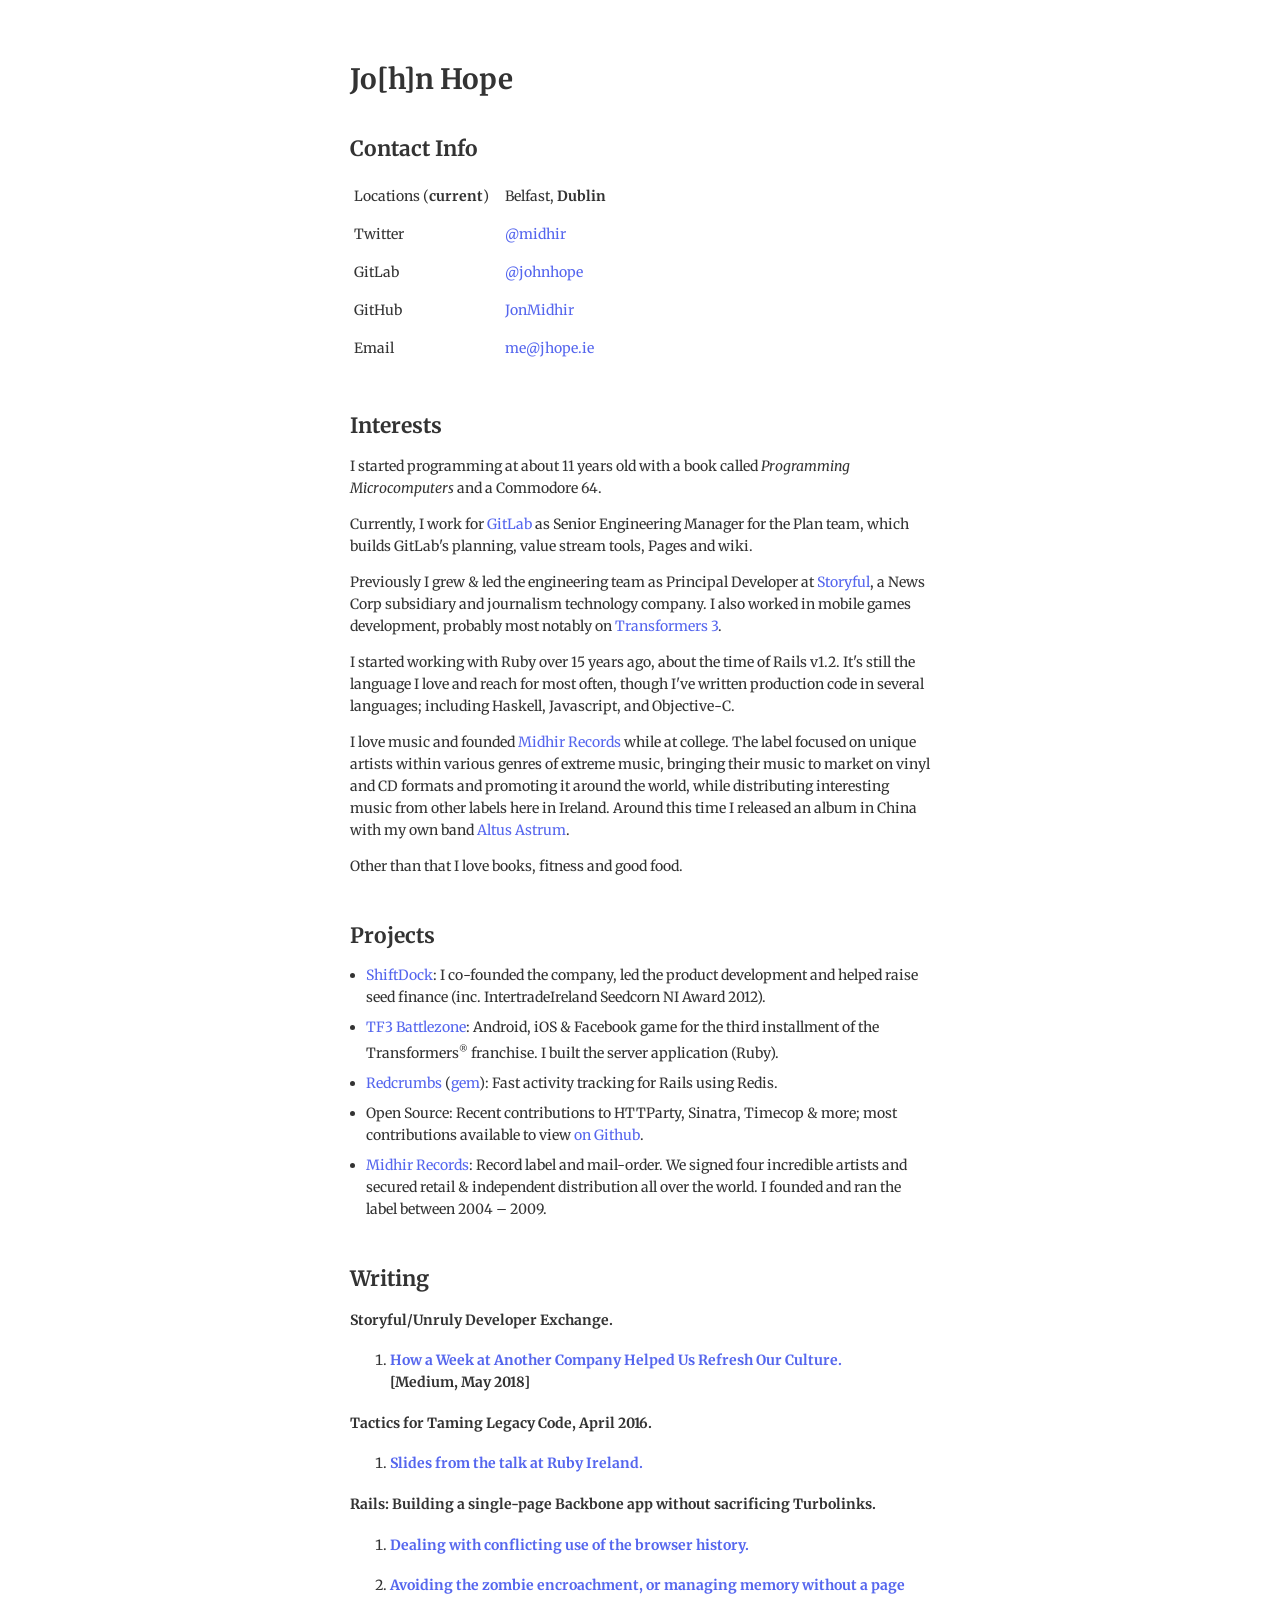
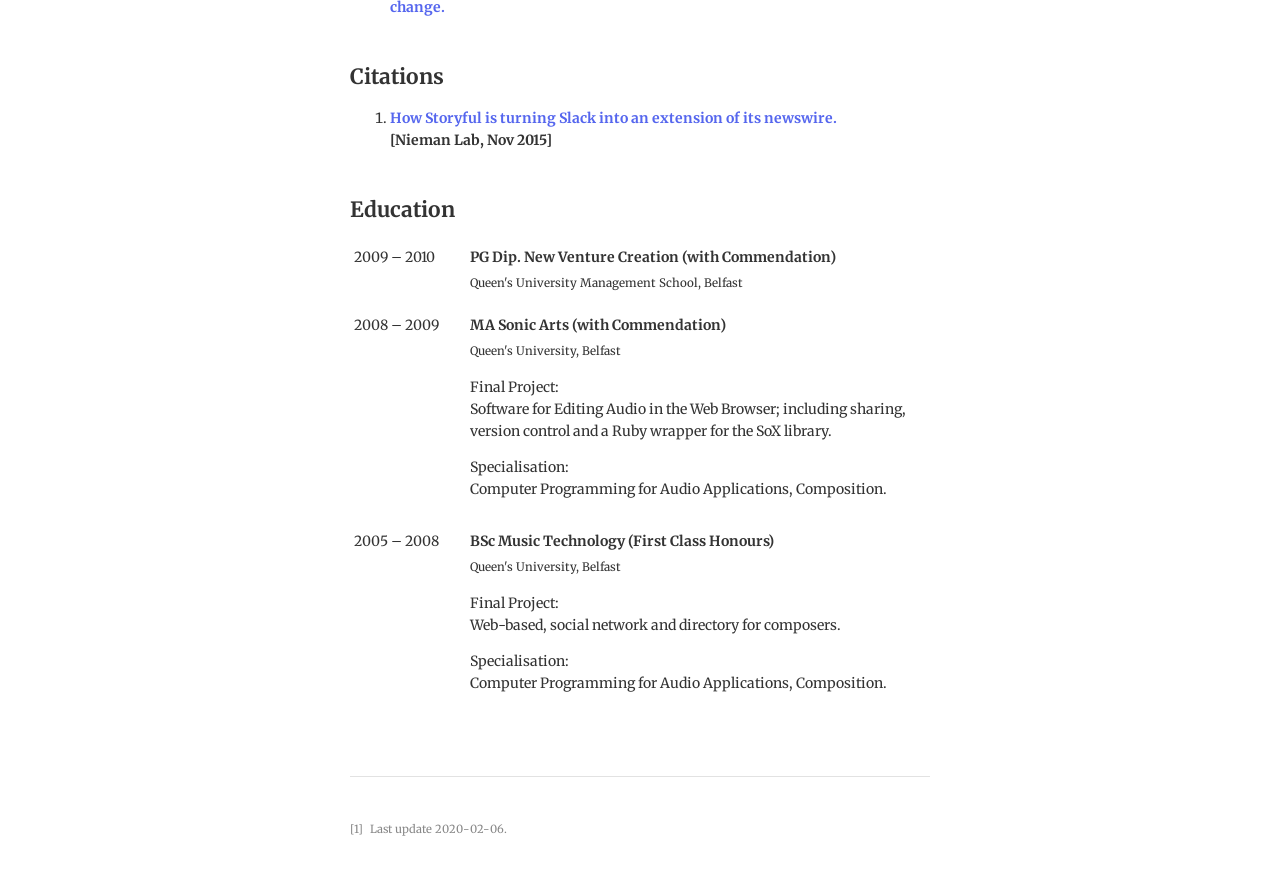
==== index.html @ 9a73d1f7 "It's over 15 years now. How did that happen." ====
<!DOCTYPE html>
<html lang='en'>
  <head>
    <title>John Hope's Homepage</title>
    <meta http-equiv="Content-Type"
 content="text/html; charset=utf-8">
    <meta name="viewport" content="width=device-width">

    <meta name="description" content="Irish full-stack developer.">

    <!-- Google plus attribution -->
    <link rel="author" href="https://plus.google.com/112107135429377512050"/>

    <!-- Open graph attribution (esp. Facebook) -->
    <meta property="og:title" content="Jo[h]n Hope"/>
    <meta property="og:type" content="website"/>
    <meta property="og:image" content="https://s3.amazonaws.com/jhope.ie/images/me.jpg"/>
    <meta property="og:url" content="http://jhope.ie"/>
    <meta property="og:description" content="Irish full-stack developer."/>
    <meta property="fb:admins" content="john.m.hope"/>

    <!-- Twitter cards -->
    <meta name="twitter:card" content="summary">
    <meta name="twitter:url" content="http://jhope.ie">
    <meta name="twitter:title" content="Jo[h]n Hope">
    <meta name="twitter:description" content="Irish full-stack developer.">
    <meta name="twitter:image" content="https://s3.amazonaws.com/jhope.ie/images/me.jpg">

    <link href='stylesheets/main.css' rel='stylesheet' type='text/css' media='all'>

    <!--[if lt IE 9]>
      <script src="scripts/html5shiv.min.js"></script>
    <![endif]-->

    <!-- GA -->
    <script>
      var isFileLoaded = !!window.location.origin && window.location.origin === 'file://'
      if (!isFileLoaded) {
        (function(i,s,o,g,r,a,m){i['GoogleAnalyticsObject']=r;i[r]=i[r]||function(){
        (i[r].q=i[r].q||[]).push(arguments)},i[r].l=1*new Date();a=s.createElement(o),
        m=s.getElementsByTagName(o)[0];a.async=1;a.src=g;m.parentNode.insertBefore(a,m)
        })(window,document,'script','//www.google-analytics.com/analytics.js','ga');

        ga('create', 'UA-53162391-1', 'auto');
        ga('send', 'pageview');
        }
    </script>
  </head>
  <body>
    <main>
      <h1>Jo[h]n Hope</h1>

      <!-- Contact info -->
      <section>
        <h2>Contact Info</h2>
        <table>
          <tr>
            <td>Locations (<strong>current</strong>)</td><td>Belfast, <strong>Dublin</strong></td>
          </tr>
          <tr>
            <td>
              Twitter
            </td>
            <td>
              <a href="https://twitter.com/midhir">@midhir</a>
            </td>
          </tr>
          <tr>
            <td>
              GitLab
            </td>
            <td>
              <a href="https://gitlab.com/johnhope">@johnhope</a>
            </td>
          </tr>
          <tr>
          <tr>
            <td>
              GitHub
            </td>
            <td>
              <a href="https://github.com/jonmidhir">JonMidhir</a>
            </td>
          </tr>
          <tr>
            <td>
              Email
            </td>
            <td>
              <a href="mailto:me@jhope.ie">me@jhope.ie</a>
            </td>
          </tr>
        </table>
      </section>

      <!-- Interests -->
      <section>
        <h2>Interests</h2>
        <p>
          I started programming at about 11 years old with a book called 
          <em>Programming Microcomputers</em> and a Commodore 64.
        </p>
        <p>
          Currently, I work for <a href='https://gitlab.com'>GitLab</a> as Senior Engineering 
          Manager for the Plan team, which builds GitLab's planning, value stream tools,
          Pages and wiki.
        </p>
        <p>
          Previously I grew &amp; led the engineering team as Principal Developer at 
          <a href='https://storyful.com'>Storyful</a>, a News Corp subsidiary 
          and journalism technology company. I also worked in mobile games
          development, probably most notably on 
          <a href='https://tf3-battle-zone.en.aptoide.com/'>Transformers 3</a>.
        </p>
        <p>
          I started working with Ruby over 15 years ago, about the time of
          Rails v1.2. It's still the language I love and reach for most often, though
          I've written production code in several languages; including Haskell,
          Javascript, and Objective-C.
        </p>
        <p>
          I love music and founded <a href='http://www.midhirrecords.com'>Midhir Records</a>
          while at college. The label focused on unique artists within various genres
          of extreme music, bringing their music to market on vinyl and CD formats
          and promoting it around the world, while distributing interesting music 
          from other labels here in Ireland. Around this time I released an album
          in China with my own band 
          <a href='https://www.metal-archives.com/albums/Altus_Astrum/Antediluvian/286972'>Altus Astrum</a>.
        </p>
        <p>
          Other than that I love books, fitness and good food.
        </p>
      </section>

      <!-- Projects -->
      <section>
        <h2>Projects</h2>
        <ul>
          <li>
            <a href="https://shiftdock.com">ShiftDock</a>: I co-founded the 
            company, led the product
            development and helped raise seed finance (inc. IntertradeIreland
            Seedcorn NI Award 2012).
          </li>
          <li>
            <a href="https://tf3-battle-zone.en.aptoide.com/">TF3 Battlezone</a>: Android, iOS &amp; Facebook game for the third installment of the Transformers<sup>&reg;</sup> franchise. I built the server application (Ruby).
          </li>
          <li>
            <a href="https://github.com/JonMidhir/Redcrumbs">Redcrumbs</a> (<a href="https://rubygems.org/gems/redcrumbs">gem</a>): Fast activity tracking for Rails using Redis.
          </li>
          <li>
            Open Source: Recent contributions to HTTParty, Sinatra, Timecop &amp;
            more; most contributions available to view
            <a
              href='https://github.com/pulls?q=is%3Apr+archived%3Afalse+is%3Apublic+author%3AJonMidhir+is%3Aclosed'>
              on Github</a>.
          </li>
          <li>
            <a href="http://midhirrecords.com">Midhir Records</a>: Record label and mail&hyphen;order. We signed four incredible artists and secured retail &amp; independent distribution all over the world. I founded and ran the label between 2004 &ndash; 2009.
          </li>
        </ul>
      </section>

      <!-- Writing -->
      <section>
        <h2>Writing</h2>
        <h4>
          Storyful/Unruly Developer Exchange.
        </h4>
        <ol>
          <li>
            <h4>
              <a href="https://medium.com/storyful-engineering/developer-exchange-how-a-week-at-another-company-helped-us-refresh-our-culture-f4f8c548eded">
                How a Week at Another Company Helped Us Refresh Our Culture.
              </a><br />
              [Medium, May 2018]
            </h4>
          </li>
        </ol>
        <h4>
          Tactics for Taming Legacy Code, April 2016.
        </h4>
        <ol>
          <li>
            <h4>
              <a href="http://www.jhope.ie/assets/Tactics_for_Taming_Legacy_Code.pdf">
                Slides from the talk at Ruby Ireland.
              </a>
            </h4>
          </li>
        </ol>
        <h4>
          Rails: Building a single&hyphen;page Backbone app without sacrificing Turbolinks.
        </h4>
        <ol>
          <li>
            <a href="https://medium.com/@midhir/3e22841cf834">
              <h4>
                Dealing with conflicting use of the browser history.
              </h4>
            </a>
          </li>
          <li>
            <a href="https://medium.com/p/edf4849ddb73">
              <h4>
                Avoiding the zombie encroachment, or managing memory without a page change.
              </h4>
            </a>
          </li>
        </ol>
      </section>

      <!-- Citations -->
      <section>
        <h2>Citations</h2>
        <ol>
          <li>
            <h4>
              <a href="http://www.niemanlab.org/2015/11/how-storyful-is-turning-slack-into-an-extension-of-its-newswire/">
                How Storyful is turning Slack into an extension of its newswire.<br />
              </a>
              [Nieman Lab, Nov 2015]
            </h4>
          </li>
        </ol>
      </section>

      <!-- Ed-you-kay-shun -->
      <section>
        <h2>Education</h2>
        <table>
          <tr>
            <td>
              <span class='hidden-sm'>2009 &ndash; </span>2010
            </td>
            <td>
              <h4>
                PG Dip. New Venture Creation (with Commendation)
              </h4>
              <h5>Queen's University Management School, Belfast</h5>
            </td>
          </tr>
          <tr>
            <td>
              <span class='hidden-sm'>2008 &ndash; </span>2009
            </td>
            <td>
              <h4>
                MA Sonic Arts (with Commendation)
              </h4>
              <h5>Queen's University, Belfast</h5>
              <p>
                Final Project:<br />
                Software for Editing Audio in the Web Browser; including sharing, version control and a Ruby wrapper for the SoX library.
              </p>
              <p>
                Specialisation:<br />
                Computer Programming for Audio Applications, Composition.
              </p>
            </td>
          </tr>
          <tr>
            <td>
              <span class='hidden-sm'>2005 &ndash; </span>2008
            </td>
            <td>
              <h4>
                BSc Music Technology (First Class Honours)
              </h4>
              <h5>Queen's University, Belfast</h5>
              <p>
                Final Project:<br />
                Web&hyphen;based, social network and directory for composers.
              </p>
              <p>
                Specialisation: <br />
                Computer Programming for Audio Applications, Composition.
              </p>
            </td>
          </tr>
        </table>
      </section>
    </main>
    <footer>
      <ul>
        <li class='first'>
          Last update 2020-02-06.
        </li>
      </ul>
    </footer>
  </body>
</html>
---- stylesheets/main.css ----
@import url(http://fonts.googleapis.com/css?family=Merriweather:400,700);

body {
	font-family: 'Merriweather', serif;
  background: white;
  font-size: 14px;
  line-height: 22px;
  color: #333;
}

a {
  text-decoration: none;
  color: #56e;
}

a:hover {
  text-decoration: underline;
}

main {
  width: 580px;
  padding: 60px 0px;
  margin: 0 auto;
}

@media (max-width: 640px) {
  main {
    width: 90%;
    padding: 60px 0;
  }
}

main > h1 {
  margin-top: 0;
}

section {
  margin-top: 48px;
}

sup {
  font-size: 0.6em;
}

table {
  border-collapse: collapse;
  font-size: 14px;
}

table tr {
  padding: 0;
  margin: 0;
}

table tr td {
  padding: 8px 4px;
  margin: 0;
  vertical-align: top;
}

table tr > td { 
  min-width: 100px;
  padding-right: 12px;
}

@media (max-width: 640px) {
  table tr > td { 
    min-width: inherit;
    padding-right: 12px;
  }

  table tr > td .hidden-sm {
    display: none;
  }
}

table tr td h4, table tr td h5 {
  margin: 0 0 4px 0;
}

table tr td h5 {font-weight: normal;}

ul {
  padding-left: 16px;
}

ul li {
  margin: 8px 0;
}

footer {
  border-top: 1px #e2e2e2 solid;
  font-size: 0.8em;
  color: #888;
  width: 580px;
  padding: 30px 0px;
  margin: 0 auto;
}

@media (max-width: 640px) {
  footer {
    width: 90%;
    padding: 45px 0;
    font-size: 0.7em;
  }
}

footer a {
  color: #aaa;
}

footer a:hover {
  color: #888;
}

footer ul {
    list-style: none;
    margin-left: 0;
    padding-left: 20px;
    text-indent: -20px;
}

footer li:before {
    display: block;
    float: left;
    width: 20px;
    color: #888;
}

footer li.first:before {
  content: "[1]";
}

footer li.second:before {
  content: "[2]";
}
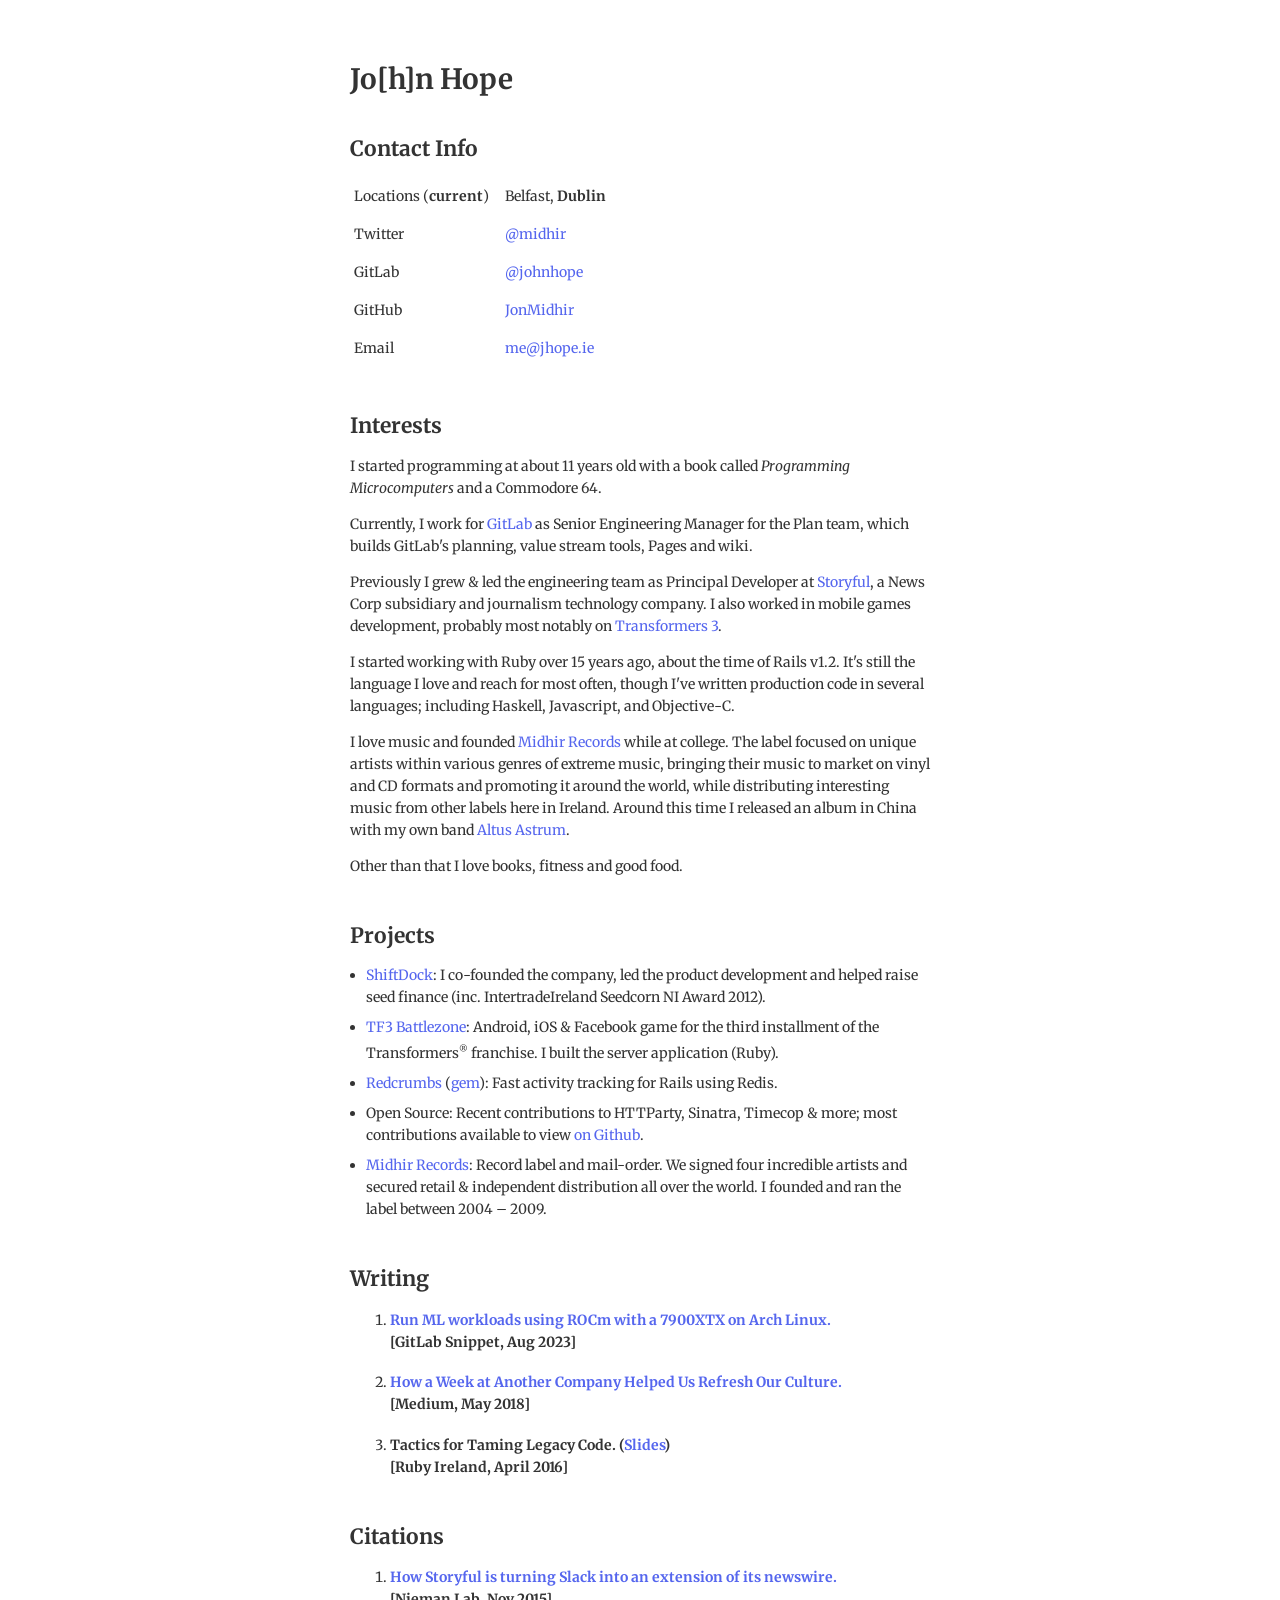
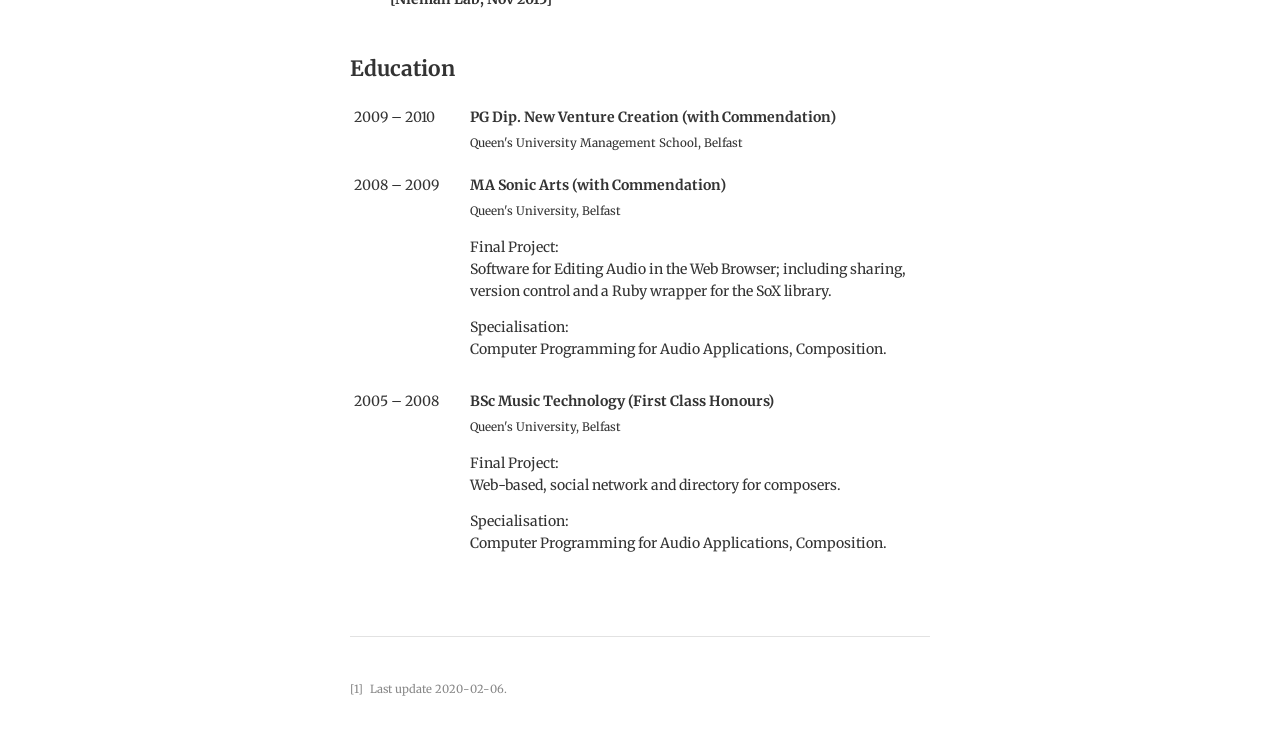
==== commit 42b119d2: "Update writing section" ====
--- a/index.html
+++ b/index.html
@@ -164,10 +164,15 @@
       <!-- Writing -->
       <section>
         <h2>Writing</h2>
-        <h4>
-          Storyful/Unruly Developer Exchange.
-        </h4>
         <ol>
+          <li>
+            <h4>
+              <a href="https://gitlab.com/-/snippets/2584462">
+                Run ML workloads using ROCm with a 7900XTX on Arch Linux.
+              </a><br />
+              [GitLab Snippet, Aug 2023]
+            </h4>
+          </li>
           <li>
             <h4>
               <a href="https://medium.com/storyful-engineering/developer-exchange-how-a-week-at-another-company-helped-us-refresh-our-culture-f4f8c548eded">
@@ -176,36 +181,11 @@
               [Medium, May 2018]
             </h4>
           </li>
-        </ol>
-        <h4>
-          Tactics for Taming Legacy Code, April 2016.
-        </h4>
-        <ol>
-          <li>
-            <h4>
-              <a href="http://www.jhope.ie/assets/Tactics_for_Taming_Legacy_Code.pdf">
-                Slides from the talk at Ruby Ireland.
-              </a>
-            </h4>
-          </li>
-        </ol>
-        <h4>
-          Rails: Building a single&hyphen;page Backbone app without sacrificing Turbolinks.
-        </h4>
-        <ol>
-          <li>
-            <a href="https://medium.com/@midhir/3e22841cf834">
-              <h4>
-                Dealing with conflicting use of the browser history.
-              </h4>
-            </a>
-          </li>
-          <li>
-            <a href="https://medium.com/p/edf4849ddb73">
-              <h4>
-                Avoiding the zombie encroachment, or managing memory without a page change.
-              </h4>
-            </a>
+          <li>
+            <h4>
+              Tactics for Taming Legacy Code. (<a href="http://www.jhope.ie/assets/Tactics_for_Taming_Legacy_Code.pdf">Slides</a>)<br />
+              [Ruby Ireland, April 2016]
+            </h4>
           </li>
         </ol>
       </section>
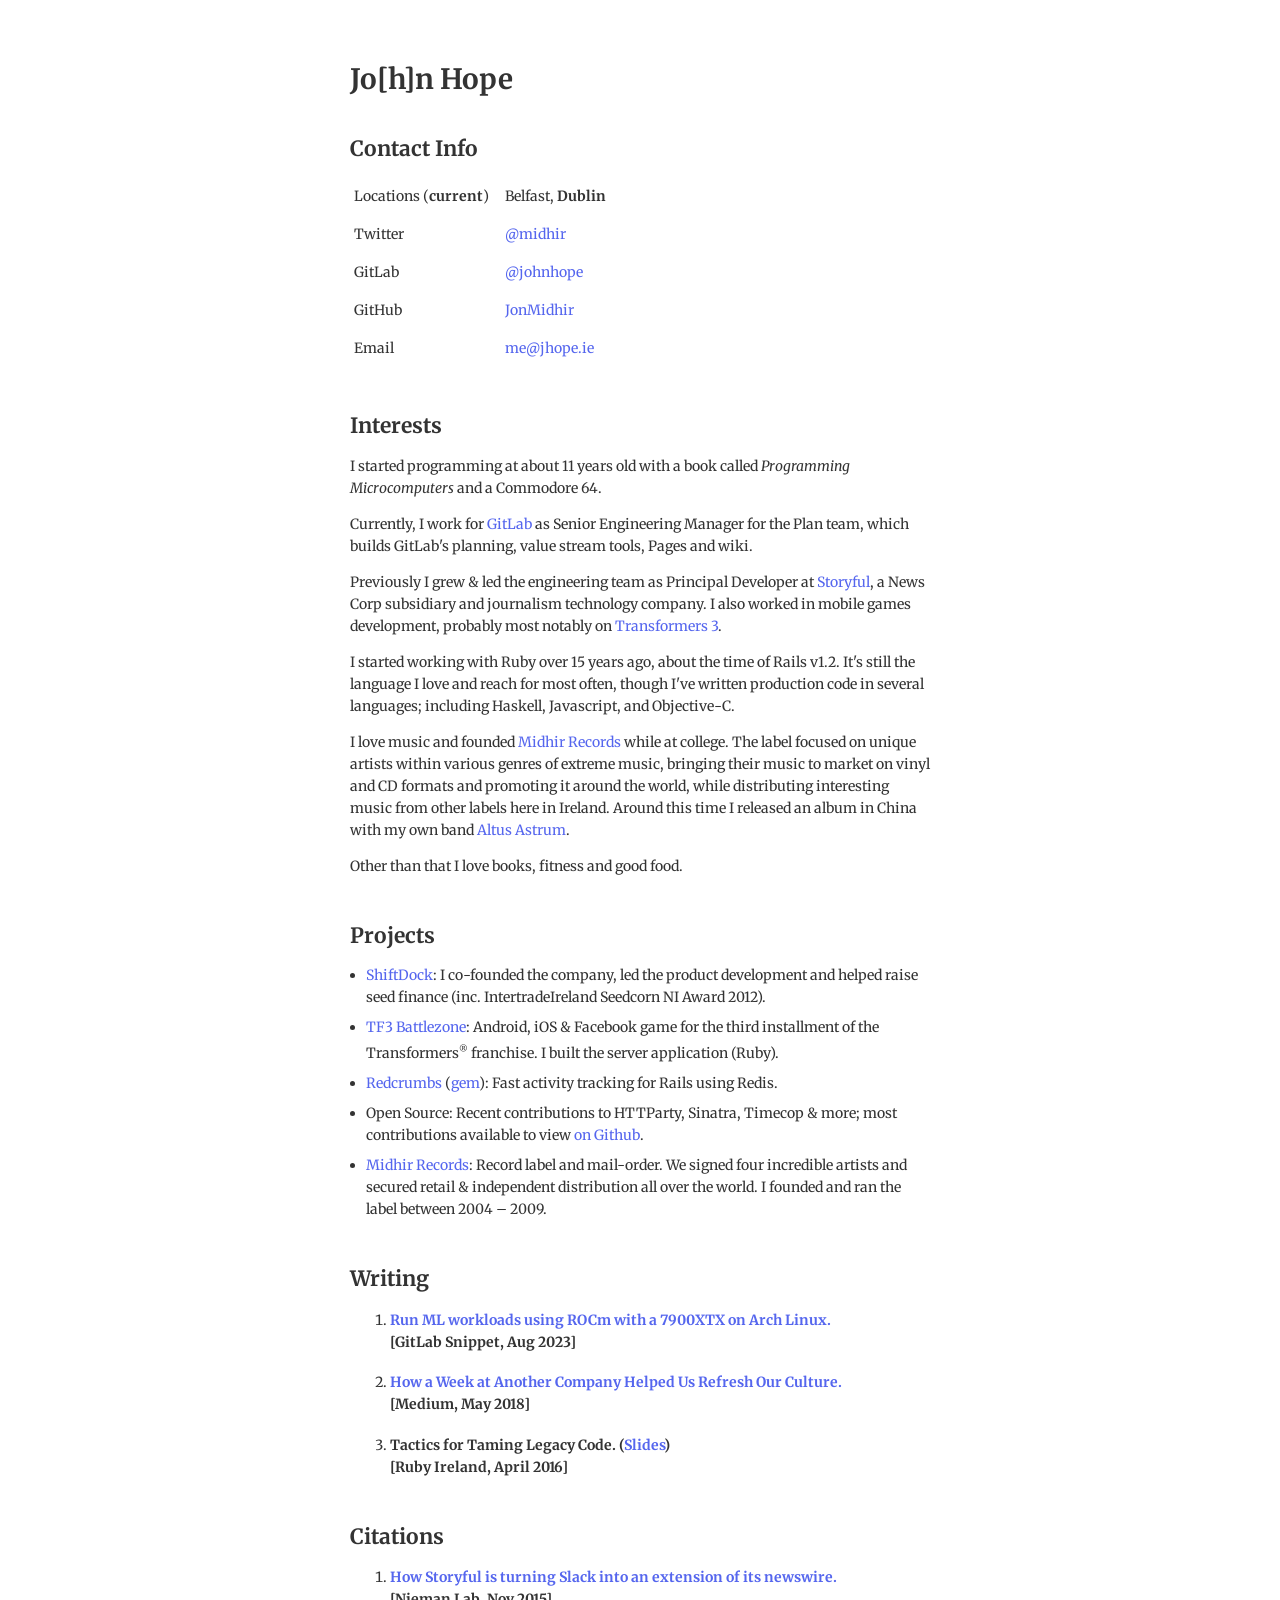
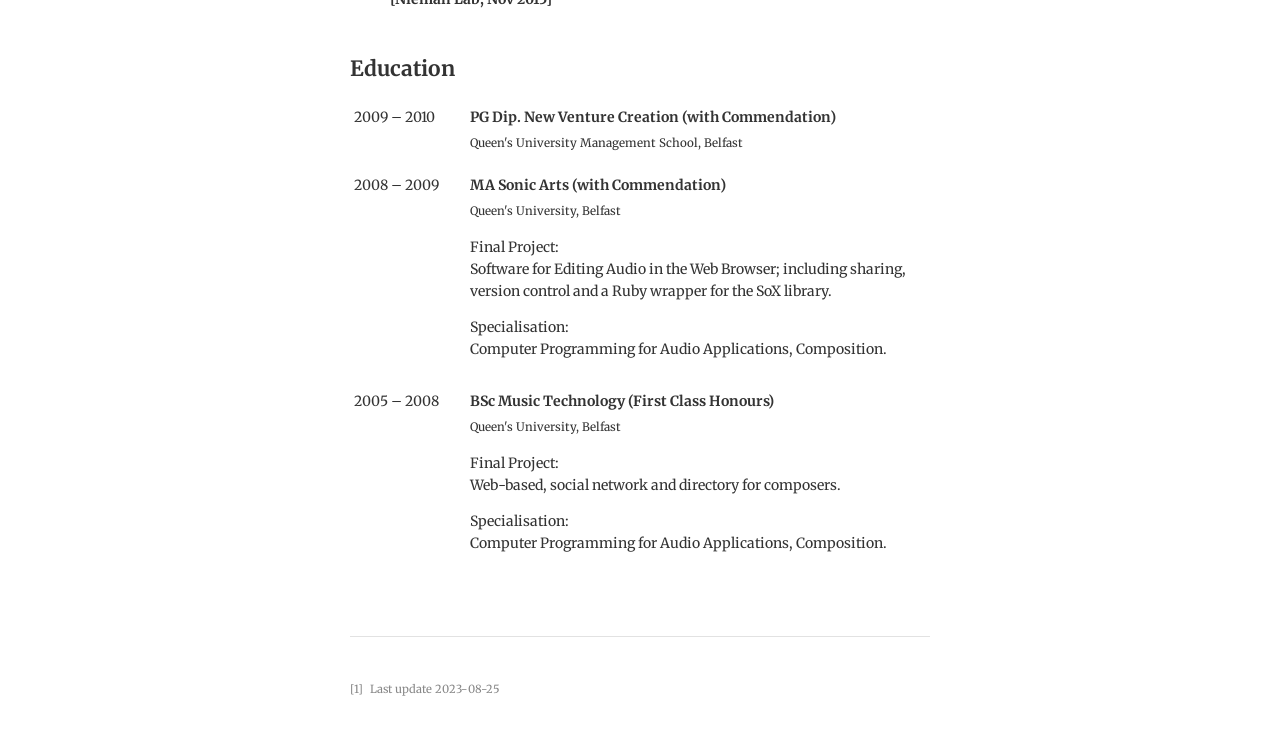
==== commit 7101e1ef: "Bump last update" ====
--- a/index.html
+++ b/index.html
@@ -264,7 +264,7 @@
     <footer>
       <ul>
         <li class='first'>
-          Last update 2020-02-06.
+          Last update 2023-08-25
         </li>
       </ul>
     </footer>
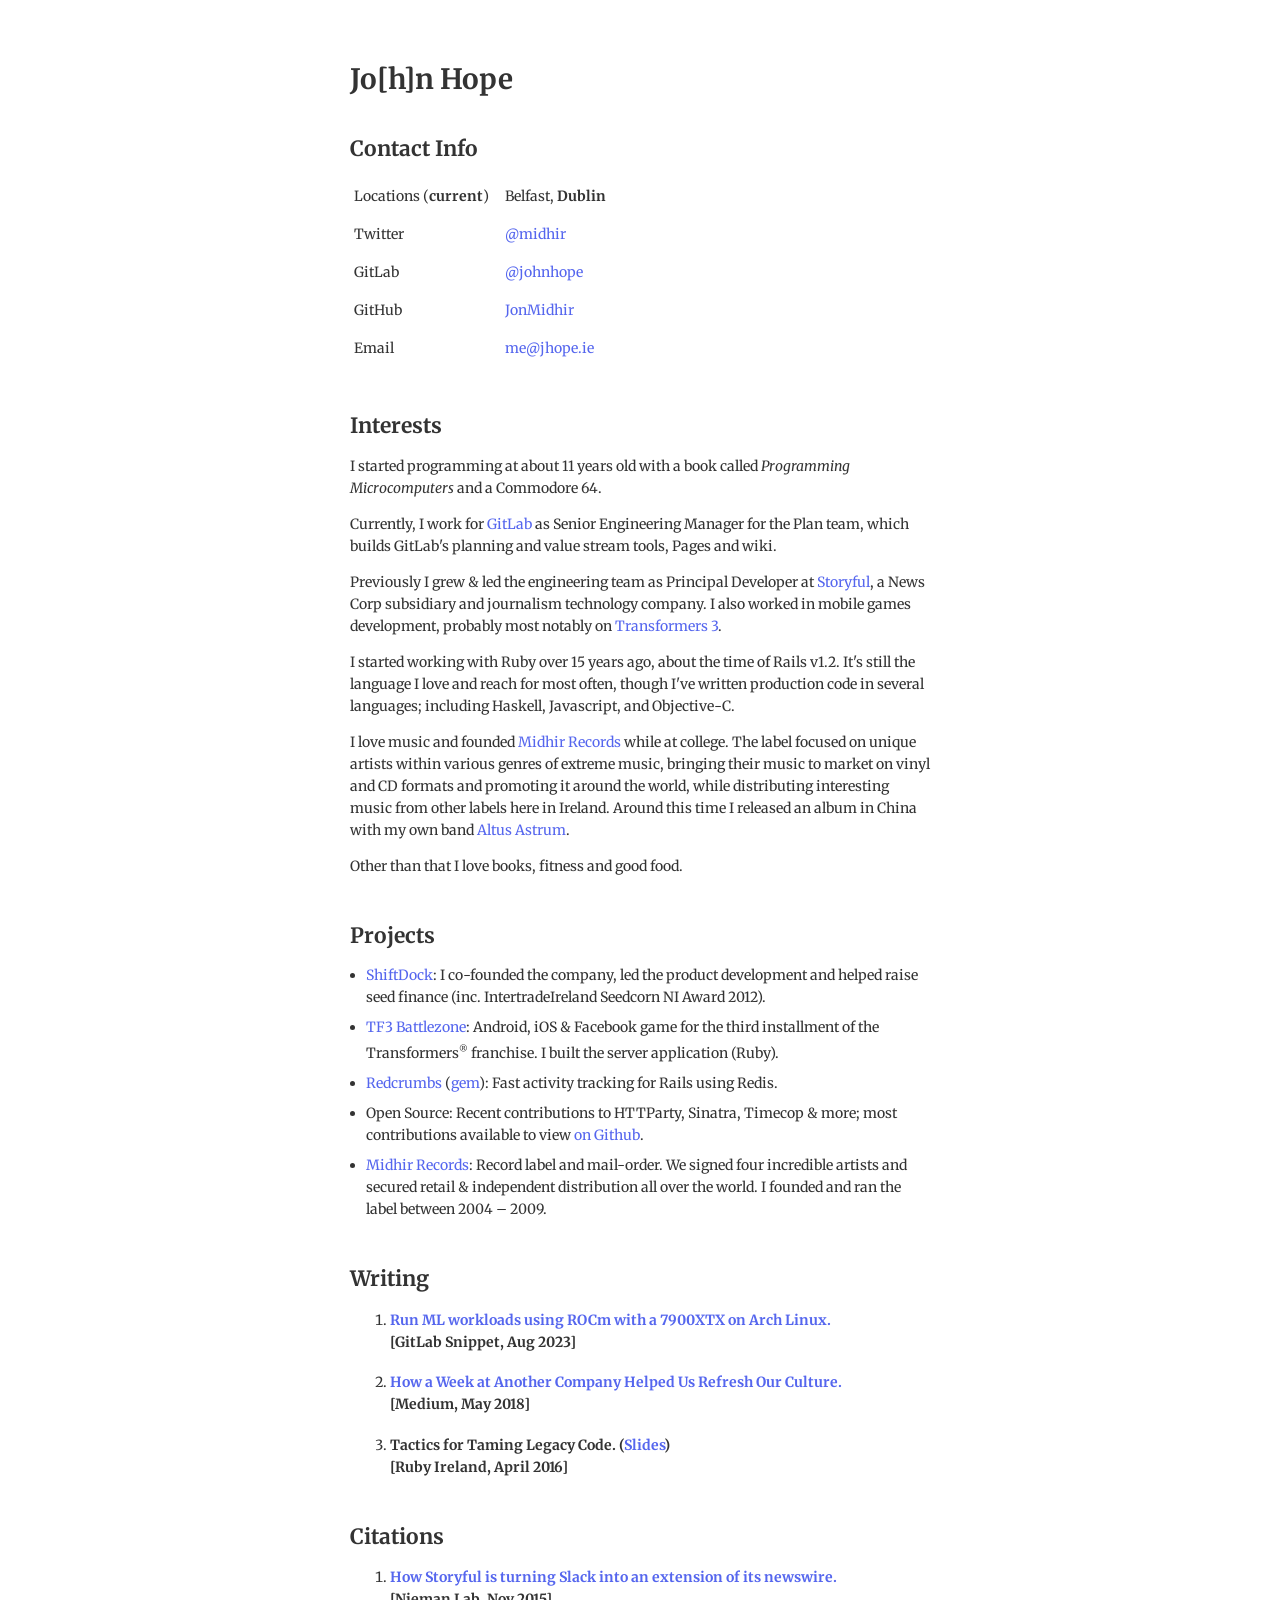
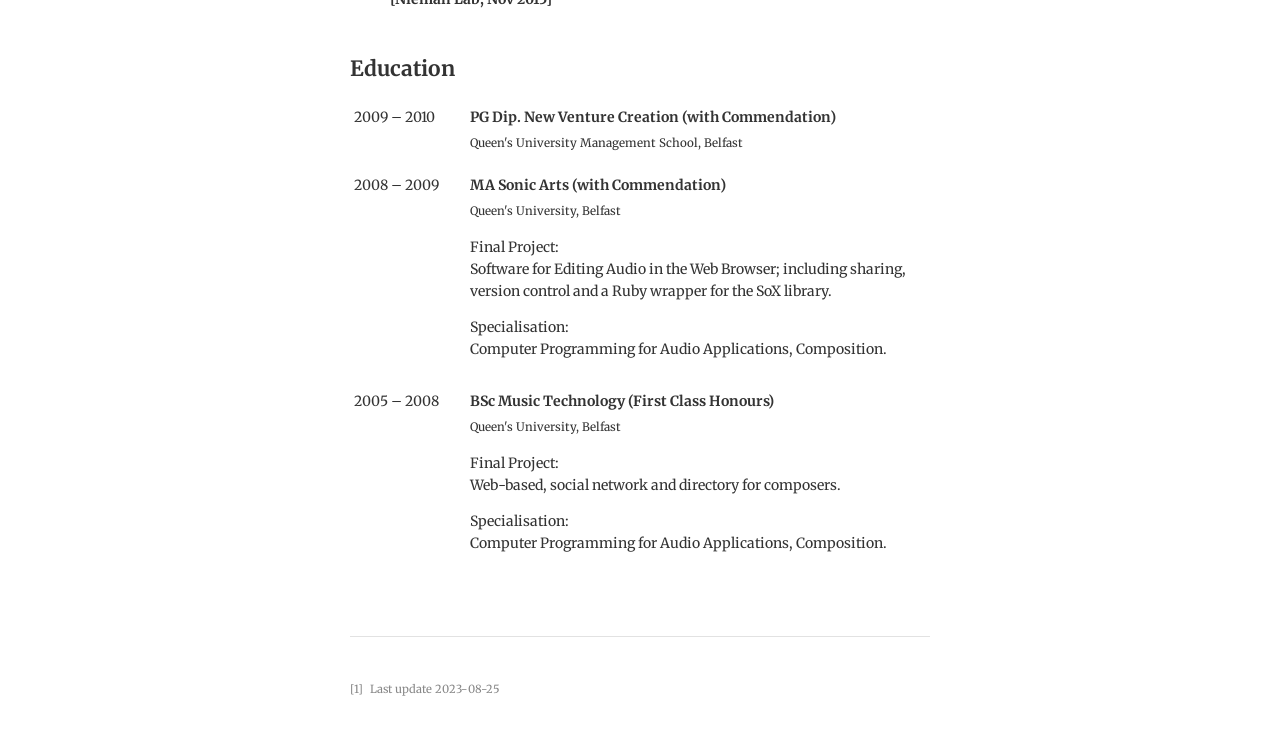
==== commit 071d3d3f: "Fix a typo" ====
--- a/index.html
+++ b/index.html
@@ -102,7 +102,7 @@
         </p>
         <p>
           Currently, I work for <a href='https://gitlab.com'>GitLab</a> as Senior Engineering 
-          Manager for the Plan team, which builds GitLab's planning, value stream tools,
+          Manager for the Plan team, which builds GitLab's planning and value stream tools,
           Pages and wiki.
         </p>
         <p>
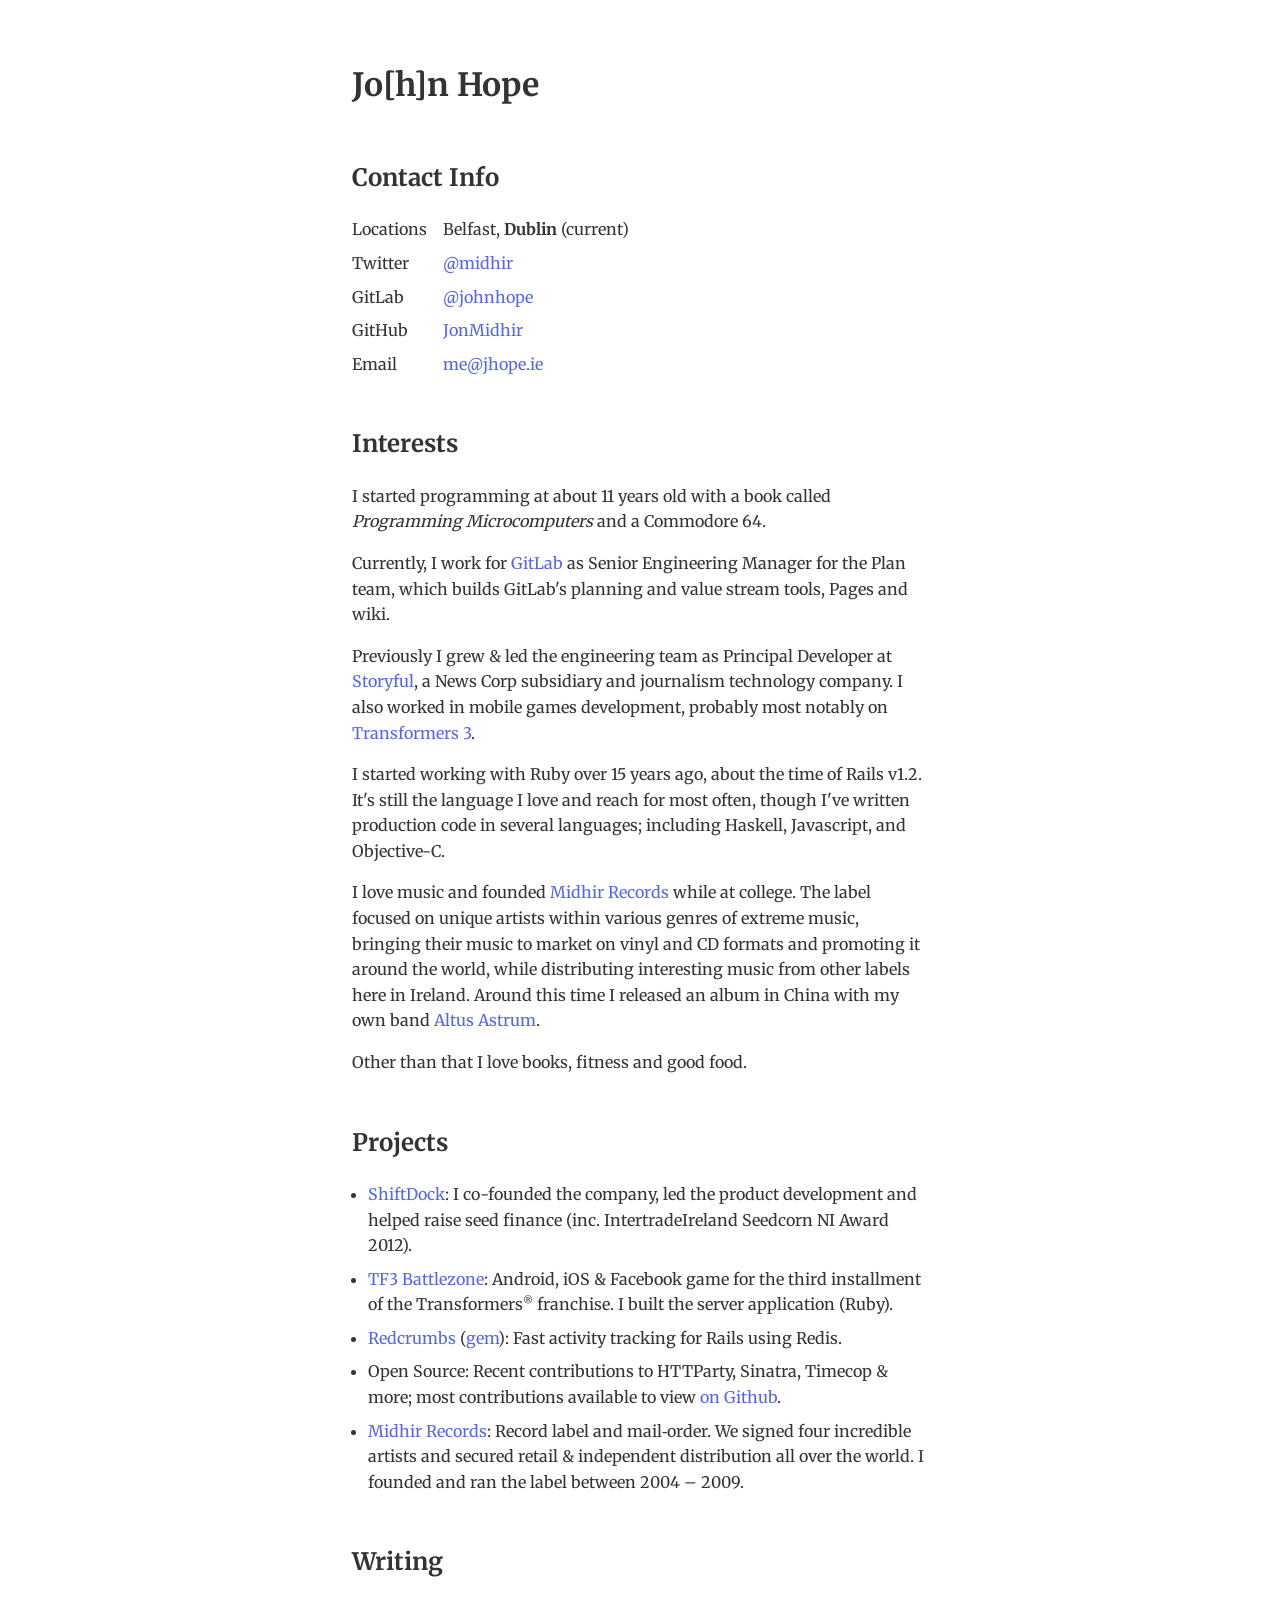
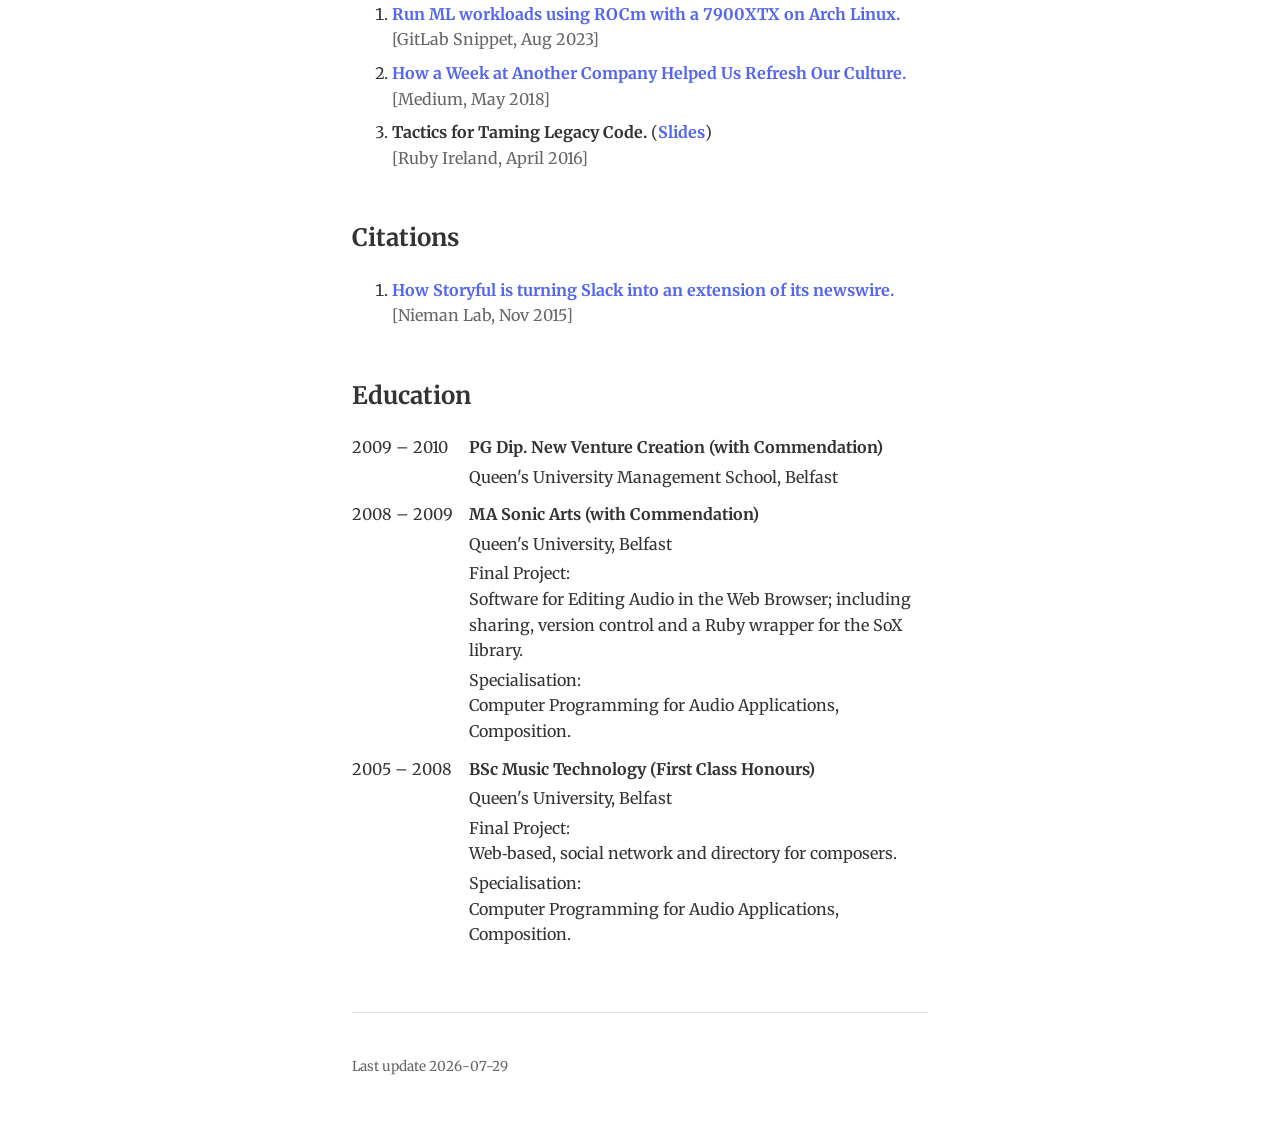
==== commit 1689934a: "Move to GitHub Pages; fix standards, accessibility and performance Hosting moves from S3 (HTTP-only)" ====
--- a/index.html
+++ b/index.html
@@ -1,50 +1,35 @@
 <!DOCTYPE html>
 <html lang='en'>
   <head>
+    <meta charset='utf-8'>
+    <meta name='viewport' content='width=device-width, initial-scale=1'>
+
     <title>John Hope's Homepage</title>
-    <meta http-equiv="Content-Type"
- content="text/html; charset=utf-8">
-    <meta name="viewport" content="width=device-width">
-
-    <meta name="description" content="Irish full-stack developer.">
-
-    <!-- Google plus attribution -->
-    <link rel="author" href="https://plus.google.com/112107135429377512050"/>
+    <meta name='description' content='Irish full-stack developer.'>
+    <link rel='canonical' href='https://jhope.ie/'>
 
     <!-- Open graph attribution (esp. Facebook) -->
-    <meta property="og:title" content="Jo[h]n Hope"/>
-    <meta property="og:type" content="website"/>
-    <meta property="og:image" content="https://s3.amazonaws.com/jhope.ie/images/me.jpg"/>
-    <meta property="og:url" content="http://jhope.ie"/>
-    <meta property="og:description" content="Irish full-stack developer."/>
-    <meta property="fb:admins" content="john.m.hope"/>
+    <meta property='og:title' content='Jo[h]n Hope'>
+    <meta property='og:type' content='website'>
+    <meta property='og:site_name' content='Jo[h]n Hope'>
+    <meta property='og:url' content='https://jhope.ie/'>
+    <meta property='og:description' content='Irish full-stack developer.'>
+    <meta property='og:image' content='https://jhope.ie/images/me.jpg'>
+    <meta property='og:image:width' content='453'>
+    <meta property='og:image:height' content='604'>
+    <meta property='og:image:alt' content='John Hope'>
 
     <!-- Twitter cards -->
-    <meta name="twitter:card" content="summary">
-    <meta name="twitter:url" content="http://jhope.ie">
-    <meta name="twitter:title" content="Jo[h]n Hope">
-    <meta name="twitter:description" content="Irish full-stack developer.">
-    <meta name="twitter:image" content="https://s3.amazonaws.com/jhope.ie/images/me.jpg">
-
-    <link href='stylesheets/main.css' rel='stylesheet' type='text/css' media='all'>
-
-    <!--[if lt IE 9]>
-      <script src="scripts/html5shiv.min.js"></script>
-    <![endif]-->
-
-    <!-- GA -->
-    <script>
-      var isFileLoaded = !!window.location.origin && window.location.origin === 'file://'
-      if (!isFileLoaded) {
-        (function(i,s,o,g,r,a,m){i['GoogleAnalyticsObject']=r;i[r]=i[r]||function(){
-        (i[r].q=i[r].q||[]).push(arguments)},i[r].l=1*new Date();a=s.createElement(o),
-        m=s.getElementsByTagName(o)[0];a.async=1;a.src=g;m.parentNode.insertBefore(a,m)
-        })(window,document,'script','//www.google-analytics.com/analytics.js','ga');
-
-        ga('create', 'UA-53162391-1', 'auto');
-        ga('send', 'pageview');
-        }
-    </script>
+    <meta name='twitter:card' content='summary'>
+    <meta name='twitter:url' content='https://jhope.ie/'>
+    <meta name='twitter:title' content='Jo[h]n Hope'>
+    <meta name='twitter:description' content='Irish full-stack developer.'>
+    <meta name='twitter:image' content='https://jhope.ie/images/me.jpg'>
+    <meta name='twitter:image:alt' content='John Hope'>
+
+    <link rel='icon' href='favicon.svg' type='image/svg+xml'>
+    <link rel='preload' href='fonts/merriweather-latin-var.woff2' as='font' type='font/woff2' crossorigin>
+    <link rel='stylesheet' href='stylesheets/main.css'>
   </head>
   <body>
     <main>
@@ -53,63 +38,41 @@
       <!-- Contact info -->
       <section>
         <h2>Contact Info</h2>
-        <table>
-          <tr>
-            <td>Locations (<strong>current</strong>)</td><td>Belfast, <strong>Dublin</strong></td>
-          </tr>
-          <tr>
-            <td>
-              Twitter
-            </td>
-            <td>
-              <a href="https://twitter.com/midhir">@midhir</a>
-            </td>
-          </tr>
-          <tr>
-            <td>
-              GitLab
-            </td>
-            <td>
-              <a href="https://gitlab.com/johnhope">@johnhope</a>
-            </td>
-          </tr>
-          <tr>
-          <tr>
-            <td>
-              GitHub
-            </td>
-            <td>
-              <a href="https://github.com/jonmidhir">JonMidhir</a>
-            </td>
-          </tr>
-          <tr>
-            <td>
-              Email
-            </td>
-            <td>
-              <a href="mailto:me@jhope.ie">me@jhope.ie</a>
-            </td>
-          </tr>
-        </table>
+        <dl class='rows'>
+          <dt>Locations</dt>
+          <dd>Belfast, <strong>Dublin</strong> (current)</dd>
+
+          <dt>Twitter</dt>
+          <dd><a href='https://twitter.com/midhir'>@midhir</a></dd>
+
+          <dt>GitLab</dt>
+          <dd><a href='https://gitlab.com/johnhope'>@johnhope</a></dd>
+
+          <dt>GitHub</dt>
+          <dd><a href='https://github.com/jonmidhir'>JonMidhir</a></dd>
+
+          <dt>Email</dt>
+          <dd><a href='mailto:me@jhope.ie'>me@jhope.ie</a></dd>
+        </dl>
       </section>
 
       <!-- Interests -->
       <section>
         <h2>Interests</h2>
         <p>
-          I started programming at about 11 years old with a book called 
+          I started programming at about 11 years old with a book called
           <em>Programming Microcomputers</em> and a Commodore 64.
         </p>
         <p>
-          Currently, I work for <a href='https://gitlab.com'>GitLab</a> as Senior Engineering 
+          Currently, I work for <a href='https://gitlab.com'>GitLab</a> as Senior Engineering
           Manager for the Plan team, which builds GitLab's planning and value stream tools,
           Pages and wiki.
         </p>
         <p>
-          Previously I grew &amp; led the engineering team as Principal Developer at 
-          <a href='https://storyful.com'>Storyful</a>, a News Corp subsidiary 
+          Previously I grew &amp; led the engineering team as Principal Developer at
+          <a href='https://storyful.com'>Storyful</a>, a News Corp subsidiary
           and journalism technology company. I also worked in mobile games
-          development, probably most notably on 
+          development, probably most notably on
           <a href='https://tf3-battle-zone.en.aptoide.com/'>Transformers 3</a>.
         </p>
         <p>
@@ -119,12 +82,12 @@
           Javascript, and Objective-C.
         </p>
         <p>
-          I love music and founded <a href='http://www.midhirrecords.com'>Midhir Records</a>
+          I love music and founded <a href='https://midhirrecords.com'>Midhir Records</a>
           while at college. The label focused on unique artists within various genres
           of extreme music, bringing their music to market on vinyl and CD formats
-          and promoting it around the world, while distributing interesting music 
+          and promoting it around the world, while distributing interesting music
           from other labels here in Ireland. Around this time I released an album
-          in China with my own band 
+          in China with my own band
           <a href='https://www.metal-archives.com/albums/Altus_Astrum/Antediluvian/286972'>Altus Astrum</a>.
         </p>
         <p>
@@ -137,26 +100,24 @@
         <h2>Projects</h2>
         <ul>
           <li>
-            <a href="https://shiftdock.com">ShiftDock</a>: I co-founded the 
+            <a href='https://shiftdock.com'>ShiftDock</a>: I co-founded the
             company, led the product
             development and helped raise seed finance (inc. IntertradeIreland
             Seedcorn NI Award 2012).
           </li>
           <li>
-            <a href="https://tf3-battle-zone.en.aptoide.com/">TF3 Battlezone</a>: Android, iOS &amp; Facebook game for the third installment of the Transformers<sup>&reg;</sup> franchise. I built the server application (Ruby).
-          </li>
-          <li>
-            <a href="https://github.com/JonMidhir/Redcrumbs">Redcrumbs</a> (<a href="https://rubygems.org/gems/redcrumbs">gem</a>): Fast activity tracking for Rails using Redis.
+            <a href='https://tf3-battle-zone.en.aptoide.com/'>TF3 Battlezone</a>: Android, iOS &amp; Facebook game for the third installment of the Transformers<sup>&reg;</sup> franchise. I built the server application (Ruby).
+          </li>
+          <li>
+            <a href='https://github.com/JonMidhir/Redcrumbs'>Redcrumbs</a> (<a href='https://rubygems.org/gems/redcrumbs'>gem</a>): Fast activity tracking for Rails using Redis.
           </li>
           <li>
             Open Source: Recent contributions to HTTParty, Sinatra, Timecop &amp;
             more; most contributions available to view
-            <a
-              href='https://github.com/pulls?q=is%3Apr+archived%3Afalse+is%3Apublic+author%3AJonMidhir+is%3Aclosed'>
-              on Github</a>.
-          </li>
-          <li>
-            <a href="http://midhirrecords.com">Midhir Records</a>: Record label and mail&hyphen;order. We signed four incredible artists and secured retail &amp; independent distribution all over the world. I founded and ran the label between 2004 &ndash; 2009.
+            <a href='https://github.com/pulls?q=is%3Apr+archived%3Afalse+is%3Apublic+author%3AJonMidhir+is%3Aclosed'>on Github</a>.
+          </li>
+          <li>
+            <a href='https://midhirrecords.com'>Midhir Records</a>: Record label and mail&hyphen;order. We signed four incredible artists and secured retail &amp; independent distribution all over the world. I founded and ran the label between 2004 &ndash; 2009.
           </li>
         </ul>
       </section>
@@ -164,28 +125,22 @@
       <!-- Writing -->
       <section>
         <h2>Writing</h2>
-        <ol>
-          <li>
-            <h4>
-              <a href="https://gitlab.com/-/snippets/2584462">
-                Run ML workloads using ROCm with a 7900XTX on Arch Linux.
-              </a><br />
-              [GitLab Snippet, Aug 2023]
-            </h4>
-          </li>
-          <li>
-            <h4>
-              <a href="https://medium.com/storyful-engineering/developer-exchange-how-a-week-at-another-company-helped-us-refresh-our-culture-f4f8c548eded">
-                How a Week at Another Company Helped Us Refresh Our Culture.
-              </a><br />
-              [Medium, May 2018]
-            </h4>
-          </li>
-          <li>
-            <h4>
-              Tactics for Taming Legacy Code. (<a href="http://www.jhope.ie/assets/Tactics_for_Taming_Legacy_Code.pdf">Slides</a>)<br />
-              [Ruby Ireland, April 2016]
-            </h4>
+        <ol class='refs'>
+          <li>
+            <a href='https://gitlab.com/-/snippets/2584462'>
+              Run ML workloads using ROCm with a 7900XTX on Arch Linux.
+            </a><br>
+            <span class='meta'>[GitLab Snippet, <time datetime='2023-08'>Aug 2023</time>]</span>
+          </li>
+          <li>
+            <a href='https://medium.com/storyful-engineering/developer-exchange-how-a-week-at-another-company-helped-us-refresh-our-culture-f4f8c548eded'>
+              How a Week at Another Company Helped Us Refresh Our Culture.
+            </a><br>
+            <span class='meta'>[Medium, <time datetime='2018-05'>May 2018</time>]</span>
+          </li>
+          <li>
+            <span class='title'>Tactics for Taming Legacy Code.</span> (<a href='assets/Tactics_for_Taming_Legacy_Code.pdf'>Slides</a>)<br>
+            <span class='meta'>[Ruby Ireland, <time datetime='2016-04'>April 2016</time>]</span>
           </li>
         </ol>
       </section>
@@ -193,14 +148,12 @@
       <!-- Citations -->
       <section>
         <h2>Citations</h2>
-        <ol>
-          <li>
-            <h4>
-              <a href="http://www.niemanlab.org/2015/11/how-storyful-is-turning-slack-into-an-extension-of-its-newswire/">
-                How Storyful is turning Slack into an extension of its newswire.<br />
-              </a>
-              [Nieman Lab, Nov 2015]
-            </h4>
+        <ol class='refs'>
+          <li>
+            <a href='https://www.niemanlab.org/2015/11/how-storyful-is-turning-slack-into-an-extension-of-its-newswire/'>
+              How Storyful is turning Slack into an extension of its newswire.
+            </a><br>
+            <span class='meta'>[Nieman Lab, <time datetime='2015-11'>Nov 2015</time>]</span>
           </li>
         </ol>
       </section>
@@ -208,65 +161,45 @@
       <!-- Ed-you-kay-shun -->
       <section>
         <h2>Education</h2>
-        <table>
-          <tr>
-            <td>
-              <span class='hidden-sm'>2009 &ndash; </span>2010
-            </td>
-            <td>
-              <h4>
-                PG Dip. New Venture Creation (with Commendation)
-              </h4>
-              <h5>Queen's University Management School, Belfast</h5>
-            </td>
-          </tr>
-          <tr>
-            <td>
-              <span class='hidden-sm'>2008 &ndash; </span>2009
-            </td>
-            <td>
-              <h4>
-                MA Sonic Arts (with Commendation)
-              </h4>
-              <h5>Queen's University, Belfast</h5>
-              <p>
-                Final Project:<br />
-                Software for Editing Audio in the Web Browser; including sharing, version control and a Ruby wrapper for the SoX library.
-              </p>
-              <p>
-                Specialisation:<br />
-                Computer Programming for Audio Applications, Composition.
-              </p>
-            </td>
-          </tr>
-          <tr>
-            <td>
-              <span class='hidden-sm'>2005 &ndash; </span>2008
-            </td>
-            <td>
-              <h4>
-                BSc Music Technology (First Class Honours)
-              </h4>
-              <h5>Queen's University, Belfast</h5>
-              <p>
-                Final Project:<br />
-                Web&hyphen;based, social network and directory for composers.
-              </p>
-              <p>
-                Specialisation: <br />
-                Computer Programming for Audio Applications, Composition.
-              </p>
-            </td>
-          </tr>
-        </table>
+        <dl class='rows'>
+          <dt><span class='hidden-sm'>2009 &ndash; </span>2010</dt>
+          <dd>
+            <h3>PG Dip. New Venture Creation (with Commendation)</h3>
+            <p class='where'>Queen's University Management School, Belfast</p>
+          </dd>
+
+          <dt><span class='hidden-sm'>2008 &ndash; </span>2009</dt>
+          <dd>
+            <h3>MA Sonic Arts (with Commendation)</h3>
+            <p class='where'>Queen's University, Belfast</p>
+            <p>
+              Final Project:<br>
+              Software for Editing Audio in the Web Browser; including sharing, version control and a Ruby wrapper for the SoX library.
+            </p>
+            <p>
+              Specialisation:<br>
+              Computer Programming for Audio Applications, Composition.
+            </p>
+          </dd>
+
+          <dt><span class='hidden-sm'>2005 &ndash; </span>2008</dt>
+          <dd>
+            <h3>BSc Music Technology (First Class Honours)</h3>
+            <p class='where'>Queen's University, Belfast</p>
+            <p>
+              Final Project:<br>
+              Web&hyphen;based, social network and directory for composers.
+            </p>
+            <p>
+              Specialisation:<br>
+              Computer Programming for Audio Applications, Composition.
+            </p>
+          </dd>
+        </dl>
       </section>
     </main>
     <footer>
-      <ul>
-        <li class='first'>
-          Last update 2023-08-25
-        </li>
-      </ul>
+      <p>Last update <time datetime='2026-07-29'>2026-07-29</time></p>
     </footer>
   </body>
 </html>
--- a/stylesheets/main.css
+++ b/stylesheets/main.css
@@ -1,33 +1,59 @@
-@import url(http://fonts.googleapis.com/css?family=Merriweather:400,700);
+@font-face {
+  font-family: 'Merriweather';
+  font-style: normal;
+  font-weight: 300 900;
+  font-display: swap;
+  src: url('../fonts/merriweather-latin-var.woff2') format('woff2');
+}
+
+:root {
+  color-scheme: light dark;
+
+  --bg: #fff;
+  --fg: #333;
+  --link: #56e;
+  --muted: #666;
+  --muted-link: #555;
+  --rule: #e2e2e2;
+}
+
+@media (prefers-color-scheme: dark) {
+  :root {
+    --bg: #1a1a1a;
+    --fg: #ddd;
+    --link: #8ab4f8;
+    --muted: #999;
+    --muted-link: #aaa;
+    --rule: #333;
+  }
+}
 
 body {
-	font-family: 'Merriweather', serif;
-  background: white;
-  font-size: 14px;
-  line-height: 22px;
-  color: #333;
+  font-family: 'Merriweather', Georgia, serif;
+  background: var(--bg);
+  color: var(--fg);
+  font-size: 1rem;
+  line-height: 1.6;
+  margin: 0;
 }
 
 a {
   text-decoration: none;
-  color: #56e;
+  color: var(--link);
 }
 
 a:hover {
   text-decoration: underline;
 }
 
-main {
-  width: 580px;
-  padding: 60px 0px;
+main,
+footer {
+  width: min(36rem, 90%);
   margin: 0 auto;
 }
 
-@media (max-width: 640px) {
-  main {
-    width: 90%;
-    padding: 60px 0;
-  }
+main {
+  padding: 60px 0;
 }
 
 main > h1 {
@@ -42,95 +68,64 @@
   font-size: 0.6em;
 }
 
-table {
-  border-collapse: collapse;
-  font-size: 14px;
-}
-
-table tr {
-  padding: 0;
+/* Two-column label/value rows (contact info, education) */
+.rows {
+  display: grid;
+  grid-template-columns: max-content 1fr;
+  gap: 8px 16px;
   margin: 0;
 }
 
-table tr td {
-  padding: 8px 4px;
+.rows dd {
   margin: 0;
-  vertical-align: top;
 }
 
-table tr > td { 
-  min-width: 100px;
-  padding-right: 12px;
-}
-
-@media (max-width: 640px) {
-  table tr > td { 
-    min-width: inherit;
-    padding-right: 12px;
-  }
-
-  table tr > td .hidden-sm {
-    display: none;
-  }
-}
-
-table tr td h4, table tr td h5 {
+.rows h3 {
+  font-size: 1rem;
   margin: 0 0 4px 0;
 }
 
-table tr td h5 {font-weight: normal;}
+.rows .where {
+  margin: 0 0 4px 0;
+}
+
+.rows p {
+  margin: 0 0 4px 0;
+}
+
+/* Writing & citations */
+.refs a,
+.refs .title {
+  font-weight: 700;
+}
+
+.refs .meta {
+  color: var(--muted);
+}
 
 ul {
   padding-left: 16px;
 }
 
-ul li {
+ul li,
+.refs li {
   margin: 8px 0;
 }
 
 footer {
-  border-top: 1px #e2e2e2 solid;
-  font-size: 0.8em;
-  color: #888;
-  width: 580px;
-  padding: 30px 0px;
-  margin: 0 auto;
+  border-top: 1px var(--rule) solid;
+  font-size: 0.85em;
+  color: var(--muted);
+  padding: 30px 0;
+}
+
+footer a {
+  color: var(--muted-link);
+  text-decoration: underline;
 }
 
 @media (max-width: 640px) {
-  footer {
-    width: 90%;
-    padding: 45px 0;
-    font-size: 0.7em;
+  .hidden-sm {
+    display: none;
   }
 }
-
-footer a {
-  color: #aaa;
-}
-
-footer a:hover {
-  color: #888;
-}
-
-footer ul {
-    list-style: none;
-    margin-left: 0;
-    padding-left: 20px;
-    text-indent: -20px;
-}
-
-footer li:before {
-    display: block;
-    float: left;
-    width: 20px;
-    color: #888;
-}
-
-footer li.first:before {
-  content: "[1]";
-}
-
-footer li.second:before {
-  content: "[2]";
-}
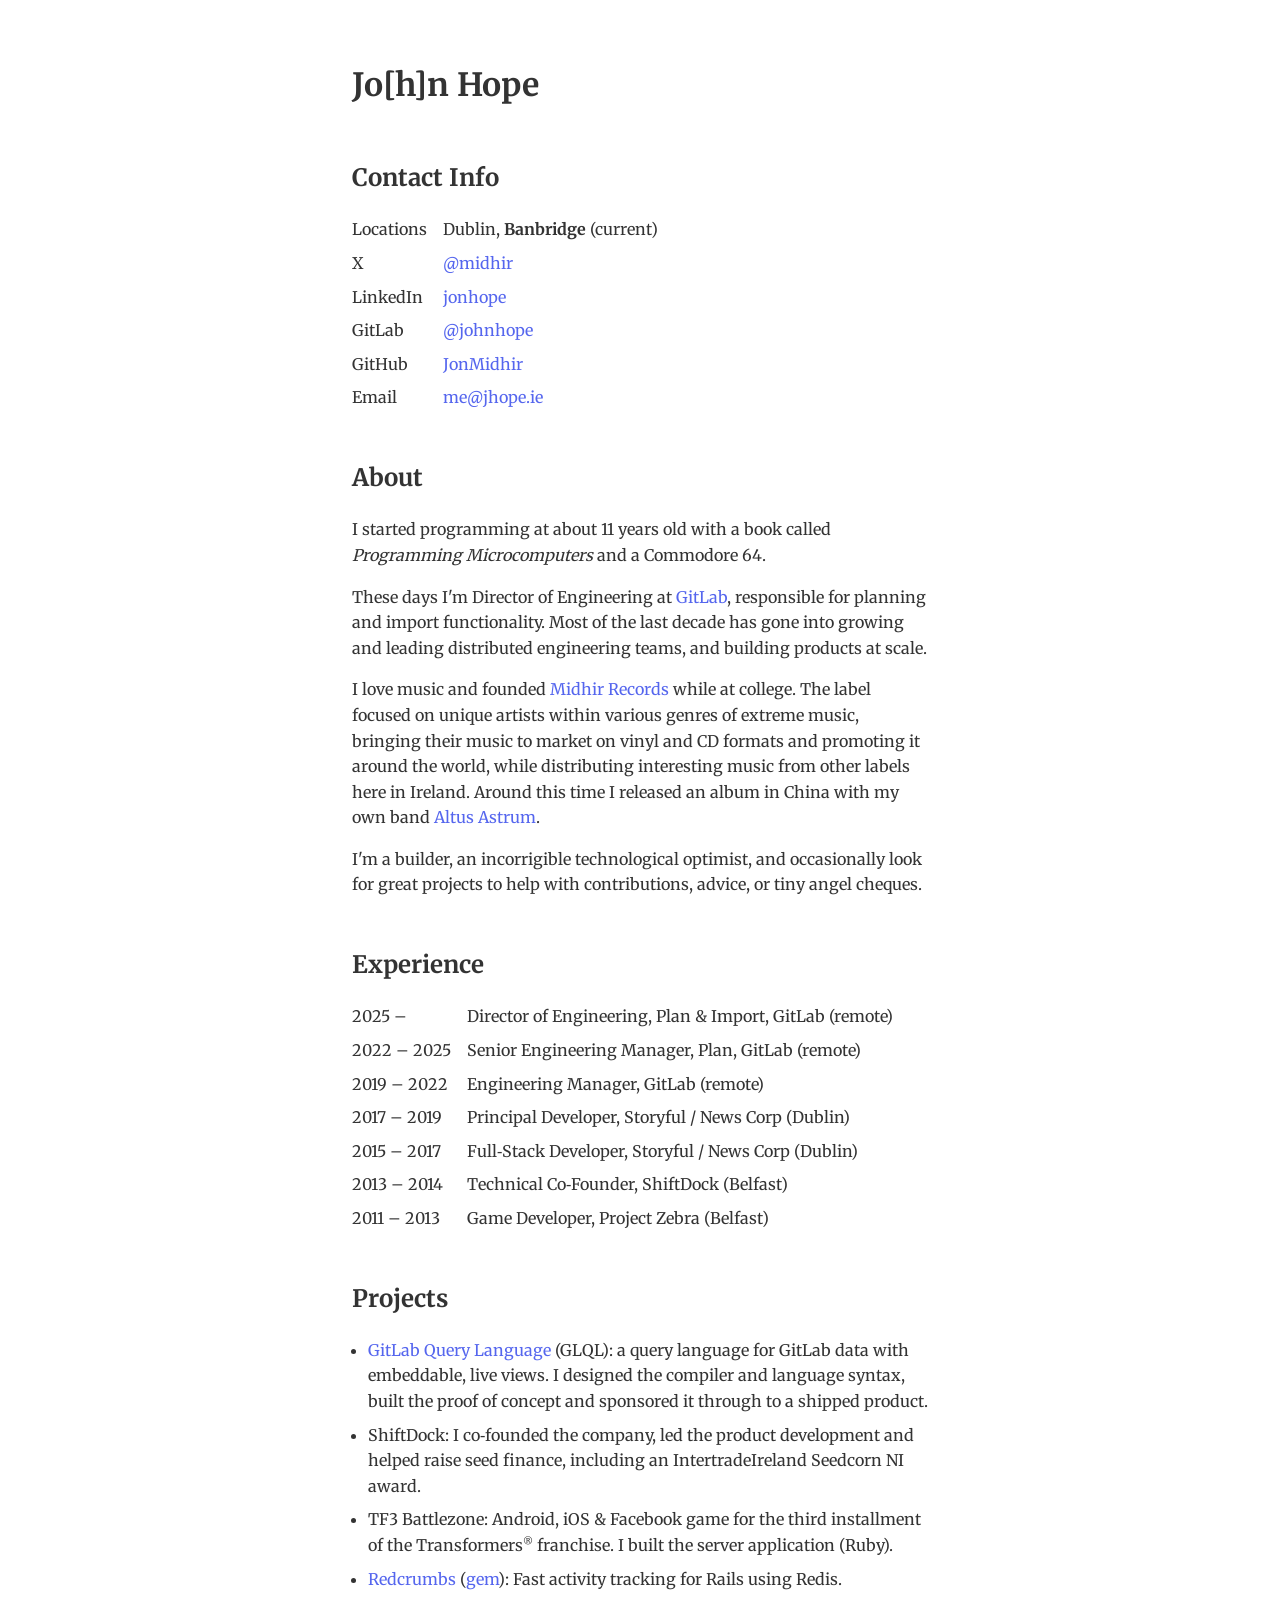
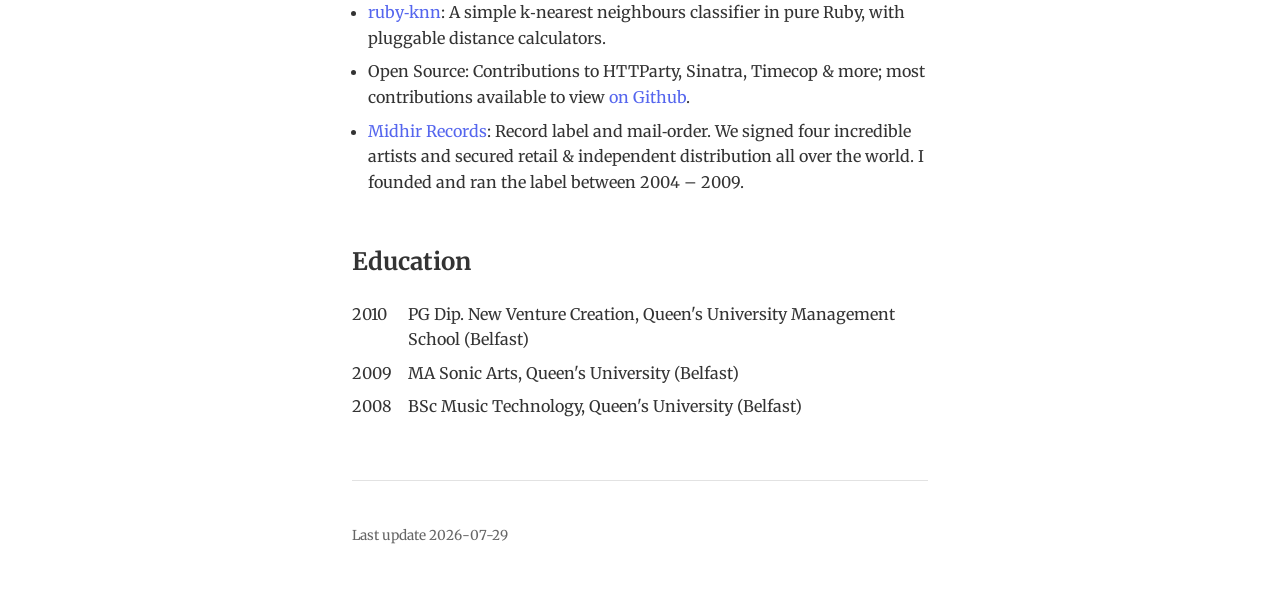
==== commit 87faf19d: "Rework content: current roles, Experience section, lighter personal tone Page was two promotions out" ====
--- a/index.html
+++ b/index.html
@@ -5,7 +5,7 @@
     <meta name='viewport' content='width=device-width, initial-scale=1'>
 
     <title>John Hope's Homepage</title>
-    <meta name='description' content='Irish full-stack developer.'>
+    <meta name='description' content='Irish engineering leader. Director of Engineering at GitLab.'>
     <link rel='canonical' href='https://jhope.ie/'>
 
     <!-- Open graph attribution (esp. Facebook) -->
@@ -13,7 +13,7 @@
     <meta property='og:type' content='website'>
     <meta property='og:site_name' content='Jo[h]n Hope'>
     <meta property='og:url' content='https://jhope.ie/'>
-    <meta property='og:description' content='Irish full-stack developer.'>
+    <meta property='og:description' content='Irish engineering leader. Director of Engineering at GitLab.'>
     <meta property='og:image' content='https://jhope.ie/images/me.jpg'>
     <meta property='og:image:width' content='453'>
     <meta property='og:image:height' content='604'>
@@ -23,7 +23,7 @@
     <meta name='twitter:card' content='summary'>
     <meta name='twitter:url' content='https://jhope.ie/'>
     <meta name='twitter:title' content='Jo[h]n Hope'>
-    <meta name='twitter:description' content='Irish full-stack developer.'>
+    <meta name='twitter:description' content='Irish engineering leader. Director of Engineering at GitLab.'>
     <meta name='twitter:image' content='https://jhope.ie/images/me.jpg'>
     <meta name='twitter:image:alt' content='John Hope'>
 
@@ -40,10 +40,13 @@
         <h2>Contact Info</h2>
         <dl class='rows'>
           <dt>Locations</dt>
-          <dd>Belfast, <strong>Dublin</strong> (current)</dd>
+          <dd>Dublin, <strong>Banbridge</strong> (current)</dd>
 
-          <dt>Twitter</dt>
-          <dd><a href='https://twitter.com/midhir'>@midhir</a></dd>
+          <dt>X</dt>
+          <dd><a href='https://x.com/midhir'>@midhir</a></dd>
+
+          <dt>LinkedIn</dt>
+          <dd><a href='https://www.linkedin.com/in/jonhope/'>jonhope</a></dd>
 
           <dt>GitLab</dt>
           <dd><a href='https://gitlab.com/johnhope'>@johnhope</a></dd>
@@ -56,30 +59,18 @@
         </dl>
       </section>
 
-      <!-- Interests -->
+      <!-- About -->
       <section>
-        <h2>Interests</h2>
+        <h2>About</h2>
         <p>
           I started programming at about 11 years old with a book called
           <em>Programming Microcomputers</em> and a Commodore 64.
         </p>
         <p>
-          Currently, I work for <a href='https://gitlab.com'>GitLab</a> as Senior Engineering
-          Manager for the Plan team, which builds GitLab's planning and value stream tools,
-          Pages and wiki.
-        </p>
-        <p>
-          Previously I grew &amp; led the engineering team as Principal Developer at
-          <a href='https://storyful.com'>Storyful</a>, a News Corp subsidiary
-          and journalism technology company. I also worked in mobile games
-          development, probably most notably on
-          <a href='https://tf3-battle-zone.en.aptoide.com/'>Transformers 3</a>.
-        </p>
-        <p>
-          I started working with Ruby over 15 years ago, about the time of
-          Rails v1.2. It's still the language I love and reach for most often, though
-          I've written production code in several languages; including Haskell,
-          Javascript, and Objective-C.
+          These days I'm Director of Engineering at <a href='https://gitlab.com'>GitLab</a>,
+          responsible for planning and import
+          functionality. Most of the last decade has gone into growing and leading
+          distributed engineering teams, and building products at scale.
         </p>
         <p>
           I love music and founded <a href='https://midhirrecords.com'>Midhir Records</a>
@@ -91,8 +82,36 @@
           <a href='https://www.metal-archives.com/albums/Altus_Astrum/Antediluvian/286972'>Altus Astrum</a>.
         </p>
         <p>
-          Other than that I love books, fitness and good food.
+          I'm a builder, an incorrigible technological optimist, and occasionally look for
+          great projects to help with contributions, advice, or tiny angel cheques.
         </p>
+      </section>
+
+      <!-- Experience -->
+      <section>
+        <h2>Experience</h2>
+        <dl class='rows'>
+          <dt>2025 &ndash;</dt>
+          <dd>Director of Engineering, Plan &amp; Import, GitLab (remote)</dd>
+
+          <dt>2022 &ndash; 2025</dt>
+          <dd>Senior Engineering Manager, Plan, GitLab (remote)</dd>
+
+          <dt>2019 &ndash; 2022</dt>
+          <dd>Engineering Manager, GitLab (remote)</dd>
+
+          <dt>2017 &ndash; 2019</dt>
+          <dd>Principal Developer, Storyful / News Corp (Dublin)</dd>
+
+          <dt>2015 &ndash; 2017</dt>
+          <dd>Full&hyphen;Stack Developer, Storyful / News Corp (Dublin)</dd>
+
+          <dt>2013 &ndash; 2014</dt>
+          <dd>Technical Co&hyphen;Founder, ShiftDock (Belfast)</dd>
+
+          <dt>2011 &ndash; 2013</dt>
+          <dd>Game Developer, Project Zebra (Belfast)</dd>
+        </dl>
       </section>
 
       <!-- Projects -->
@@ -100,19 +119,27 @@
         <h2>Projects</h2>
         <ul>
           <li>
-            <a href='https://shiftdock.com'>ShiftDock</a>: I co-founded the
-            company, led the product
-            development and helped raise seed finance (inc. IntertradeIreland
-            Seedcorn NI Award 2012).
+            <a href='https://docs.gitlab.com/user/glql/'>GitLab Query Language</a> (GLQL):
+            a query language for GitLab data with embeddable, live views. I designed
+            the compiler and language syntax, built the proof of concept and sponsored it through to a
+            shipped product.
           </li>
           <li>
-            <a href='https://tf3-battle-zone.en.aptoide.com/'>TF3 Battlezone</a>: Android, iOS &amp; Facebook game for the third installment of the Transformers<sup>&reg;</sup> franchise. I built the server application (Ruby).
+            ShiftDock: I co&hyphen;founded the company, led the product
+            development and helped raise seed finance, including an IntertradeIreland
+            Seedcorn NI award.
+          </li>
+          <li>
+            TF3 Battlezone: Android, iOS &amp; Facebook game for the third installment of the Transformers<sup>&reg;</sup> franchise. I built the server application (Ruby).
           </li>
           <li>
             <a href='https://github.com/JonMidhir/Redcrumbs'>Redcrumbs</a> (<a href='https://rubygems.org/gems/redcrumbs'>gem</a>): Fast activity tracking for Rails using Redis.
           </li>
           <li>
-            Open Source: Recent contributions to HTTParty, Sinatra, Timecop &amp;
+            <a href='https://github.com/JonMidhir/ruby-knn'>ruby&hyphen;knn</a>: A simple k&hyphen;nearest neighbours classifier in pure Ruby, with pluggable distance calculators.
+          </li>
+          <li>
+            Open Source: Contributions to HTTParty, Sinatra, Timecop &amp;
             more; most contributions available to view
             <a href='https://github.com/pulls?q=is%3Apr+archived%3Afalse+is%3Apublic+author%3AJonMidhir+is%3Aclosed'>on Github</a>.
           </li>
@@ -122,79 +149,18 @@
         </ul>
       </section>
 
-      <!-- Writing -->
-      <section>
-        <h2>Writing</h2>
-        <ol class='refs'>
-          <li>
-            <a href='https://gitlab.com/-/snippets/2584462'>
-              Run ML workloads using ROCm with a 7900XTX on Arch Linux.
-            </a><br>
-            <span class='meta'>[GitLab Snippet, <time datetime='2023-08'>Aug 2023</time>]</span>
-          </li>
-          <li>
-            <a href='https://medium.com/storyful-engineering/developer-exchange-how-a-week-at-another-company-helped-us-refresh-our-culture-f4f8c548eded'>
-              How a Week at Another Company Helped Us Refresh Our Culture.
-            </a><br>
-            <span class='meta'>[Medium, <time datetime='2018-05'>May 2018</time>]</span>
-          </li>
-          <li>
-            <span class='title'>Tactics for Taming Legacy Code.</span> (<a href='assets/Tactics_for_Taming_Legacy_Code.pdf'>Slides</a>)<br>
-            <span class='meta'>[Ruby Ireland, <time datetime='2016-04'>April 2016</time>]</span>
-          </li>
-        </ol>
-      </section>
-
-      <!-- Citations -->
-      <section>
-        <h2>Citations</h2>
-        <ol class='refs'>
-          <li>
-            <a href='https://www.niemanlab.org/2015/11/how-storyful-is-turning-slack-into-an-extension-of-its-newswire/'>
-              How Storyful is turning Slack into an extension of its newswire.
-            </a><br>
-            <span class='meta'>[Nieman Lab, <time datetime='2015-11'>Nov 2015</time>]</span>
-          </li>
-        </ol>
-      </section>
-
       <!-- Ed-you-kay-shun -->
       <section>
         <h2>Education</h2>
         <dl class='rows'>
-          <dt><span class='hidden-sm'>2009 &ndash; </span>2010</dt>
-          <dd>
-            <h3>PG Dip. New Venture Creation (with Commendation)</h3>
-            <p class='where'>Queen's University Management School, Belfast</p>
-          </dd>
+          <dt>2010</dt>
+          <dd>PG Dip. New Venture Creation, Queen's University Management School (Belfast)</dd>
 
-          <dt><span class='hidden-sm'>2008 &ndash; </span>2009</dt>
-          <dd>
-            <h3>MA Sonic Arts (with Commendation)</h3>
-            <p class='where'>Queen's University, Belfast</p>
-            <p>
-              Final Project:<br>
-              Software for Editing Audio in the Web Browser; including sharing, version control and a Ruby wrapper for the SoX library.
-            </p>
-            <p>
-              Specialisation:<br>
-              Computer Programming for Audio Applications, Composition.
-            </p>
-          </dd>
+          <dt>2009</dt>
+          <dd>MA Sonic Arts, Queen's University (Belfast)</dd>
 
-          <dt><span class='hidden-sm'>2005 &ndash; </span>2008</dt>
-          <dd>
-            <h3>BSc Music Technology (First Class Honours)</h3>
-            <p class='where'>Queen's University, Belfast</p>
-            <p>
-              Final Project:<br>
-              Web&hyphen;based, social network and directory for composers.
-            </p>
-            <p>
-              Specialisation:<br>
-              Computer Programming for Audio Applications, Composition.
-            </p>
-          </dd>
+          <dt>2008</dt>
+          <dd>BSc Music Technology, Queen's University (Belfast)</dd>
         </dl>
       </section>
     </main>
--- a/stylesheets/main.css
+++ b/stylesheets/main.css
@@ -80,35 +80,11 @@
   margin: 0;
 }
 
-.rows h3 {
-  font-size: 1rem;
-  margin: 0 0 4px 0;
-}
-
-.rows .where {
-  margin: 0 0 4px 0;
-}
-
-.rows p {
-  margin: 0 0 4px 0;
-}
-
-/* Writing & citations */
-.refs a,
-.refs .title {
-  font-weight: 700;
-}
-
-.refs .meta {
-  color: var(--muted);
-}
-
 ul {
   padding-left: 16px;
 }
 
-ul li,
-.refs li {
+ul li {
   margin: 8px 0;
 }
 
@@ -124,8 +100,19 @@
   text-decoration: underline;
 }
 
-@media (max-width: 640px) {
-  .hidden-sm {
-    display: none;
+/* Narrow screens: stack the label/value rows instead of squeezing two columns */
+@media (max-width: 480px) {
+  .rows {
+    grid-template-columns: 1fr;
+    gap: 2px;
+  }
+
+  .rows dt {
+    font-weight: 700;
+    margin-top: 12px;
+  }
+
+  .rows dt:first-child {
+    margin-top: 0;
   }
 }
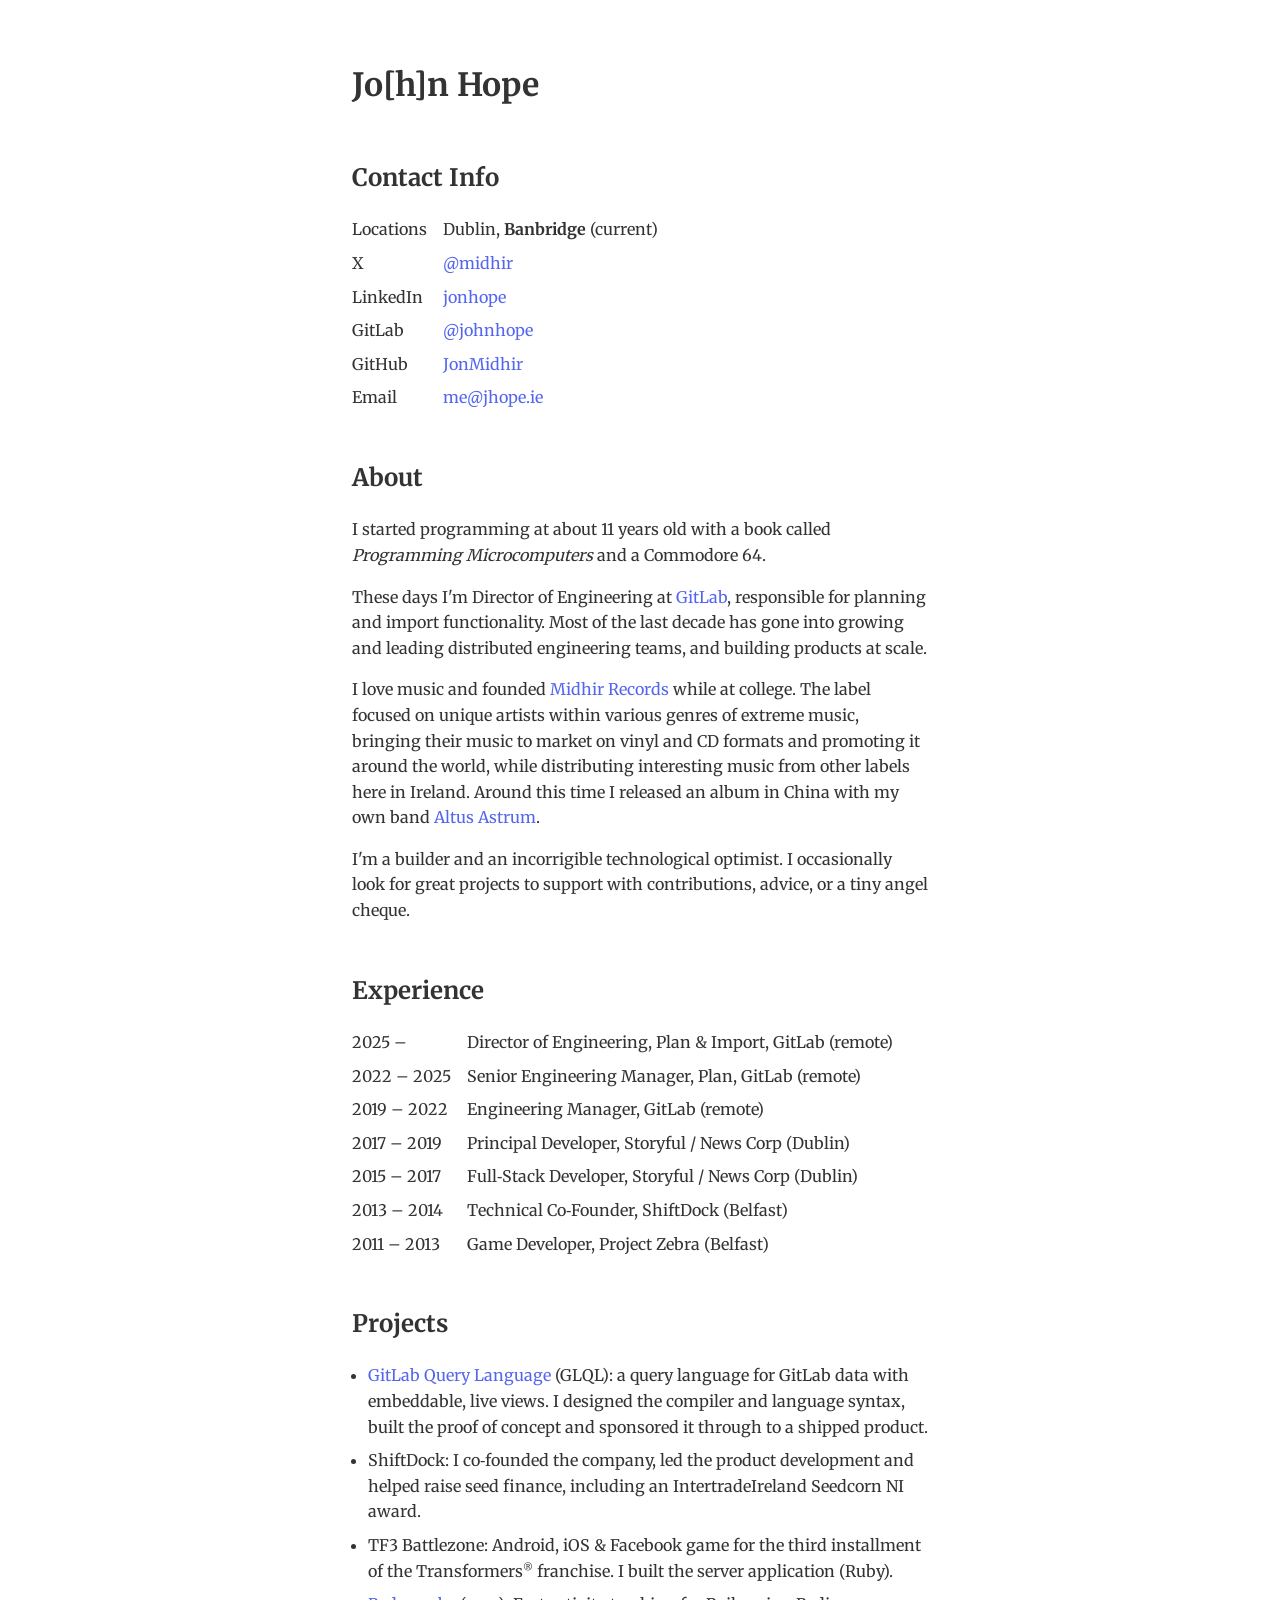
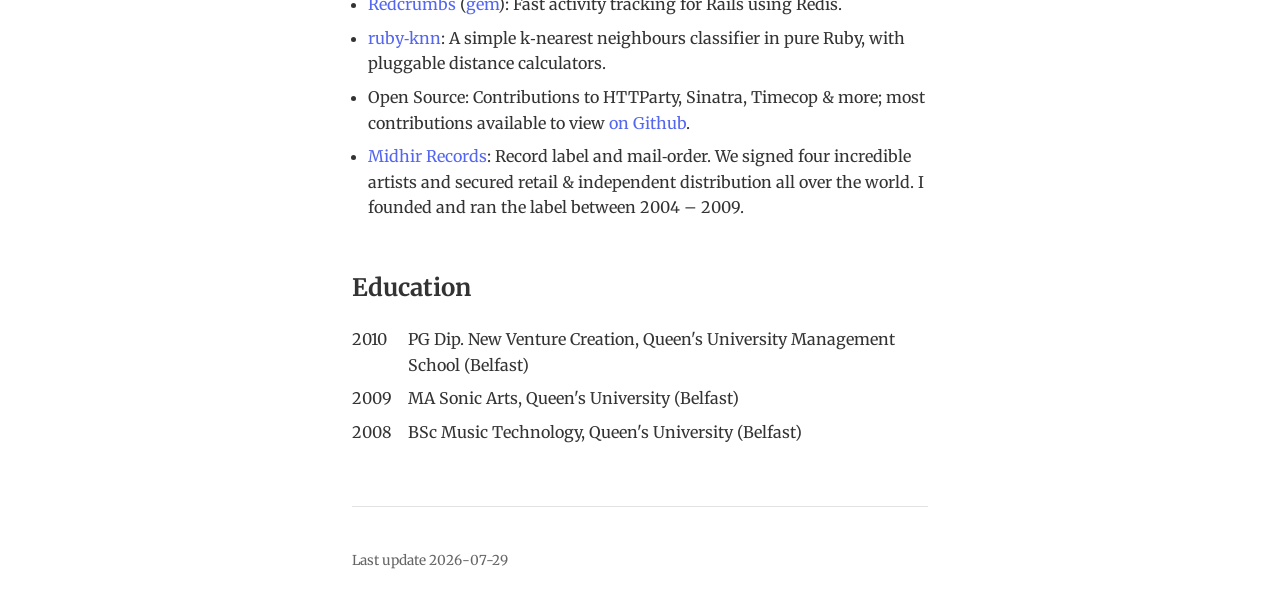
==== commit 2191068a: "Grammar improvement" ====
--- a/index.html
+++ b/index.html
@@ -82,8 +82,9 @@
           <a href='https://www.metal-archives.com/albums/Altus_Astrum/Antediluvian/286972'>Altus Astrum</a>.
         </p>
         <p>
-          I'm a builder, an incorrigible technological optimist, and occasionally look for
-          great projects to help with contributions, advice, or tiny angel cheques.
+          I'm a builder and an incorrigible technological optimist. I
+          occasionally look for great projects to support with contributions,
+          advice, or a tiny angel cheque.
         </p>
       </section>
 
